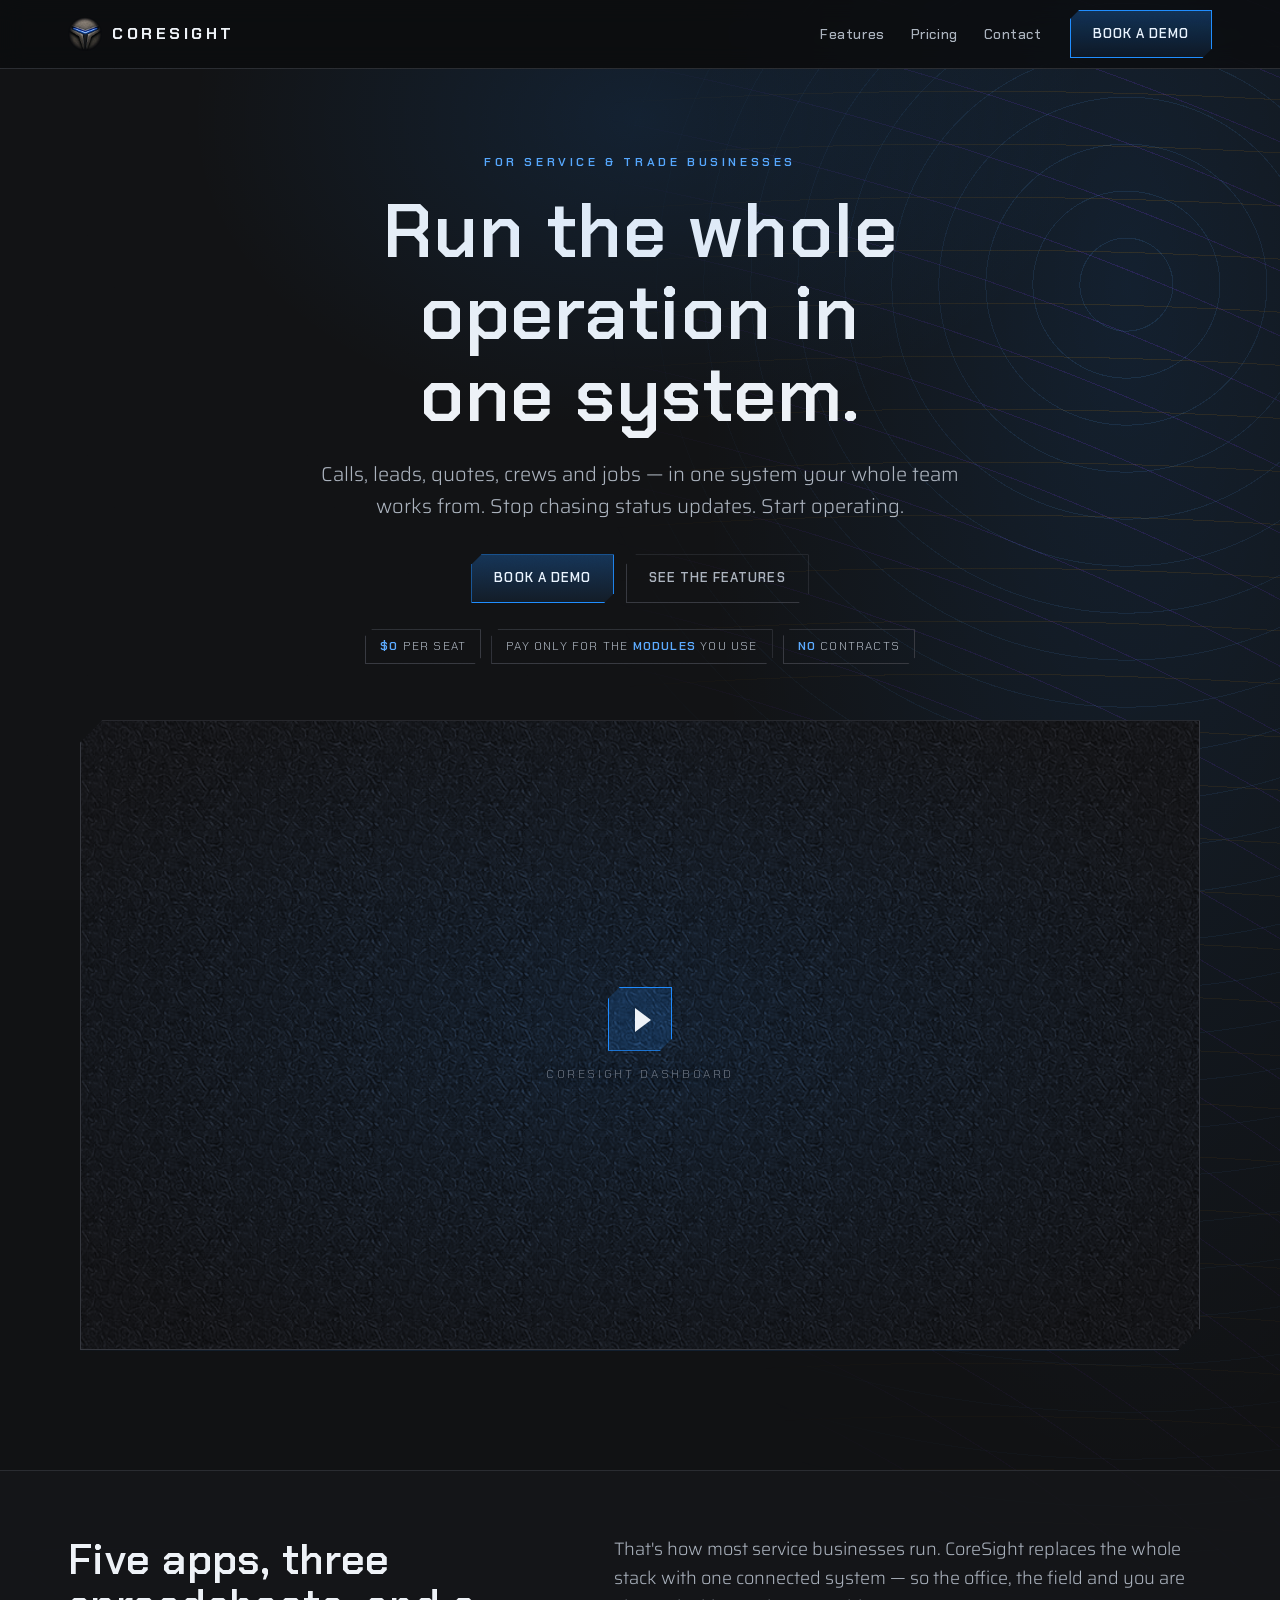
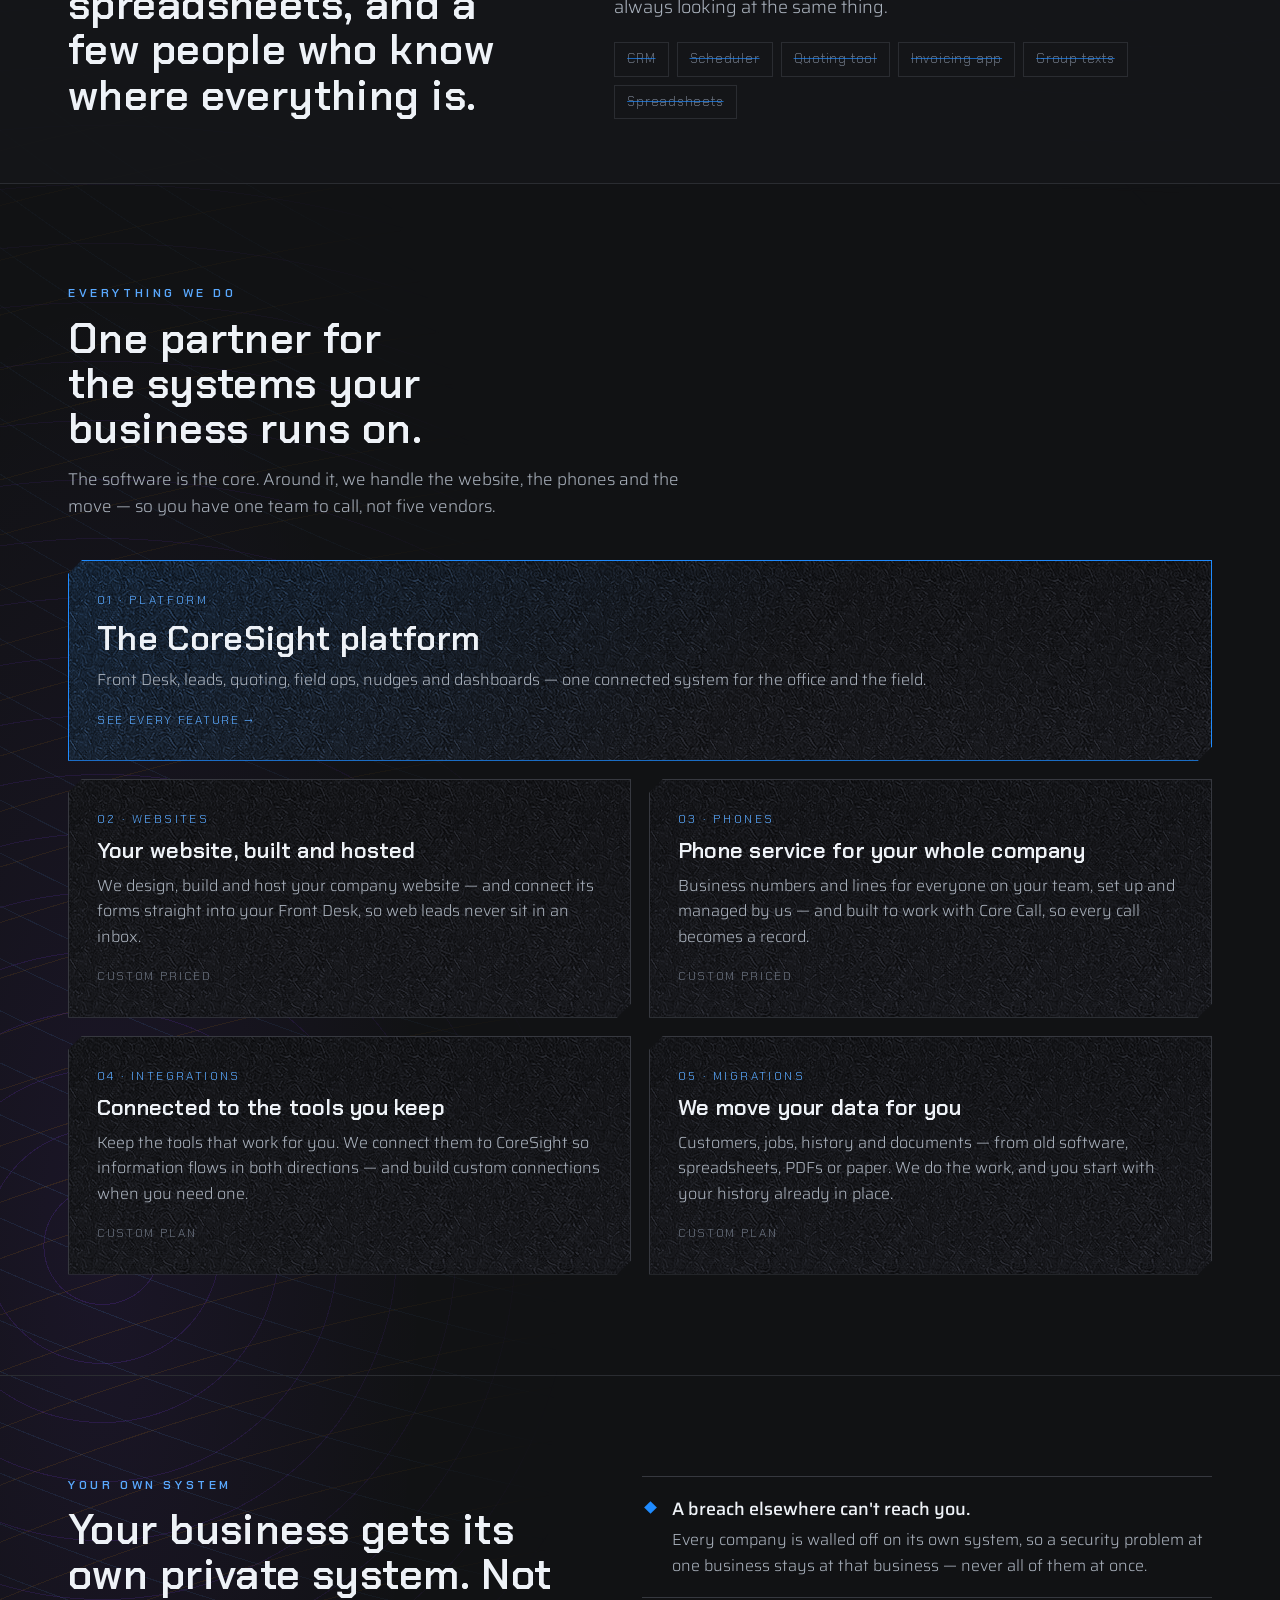
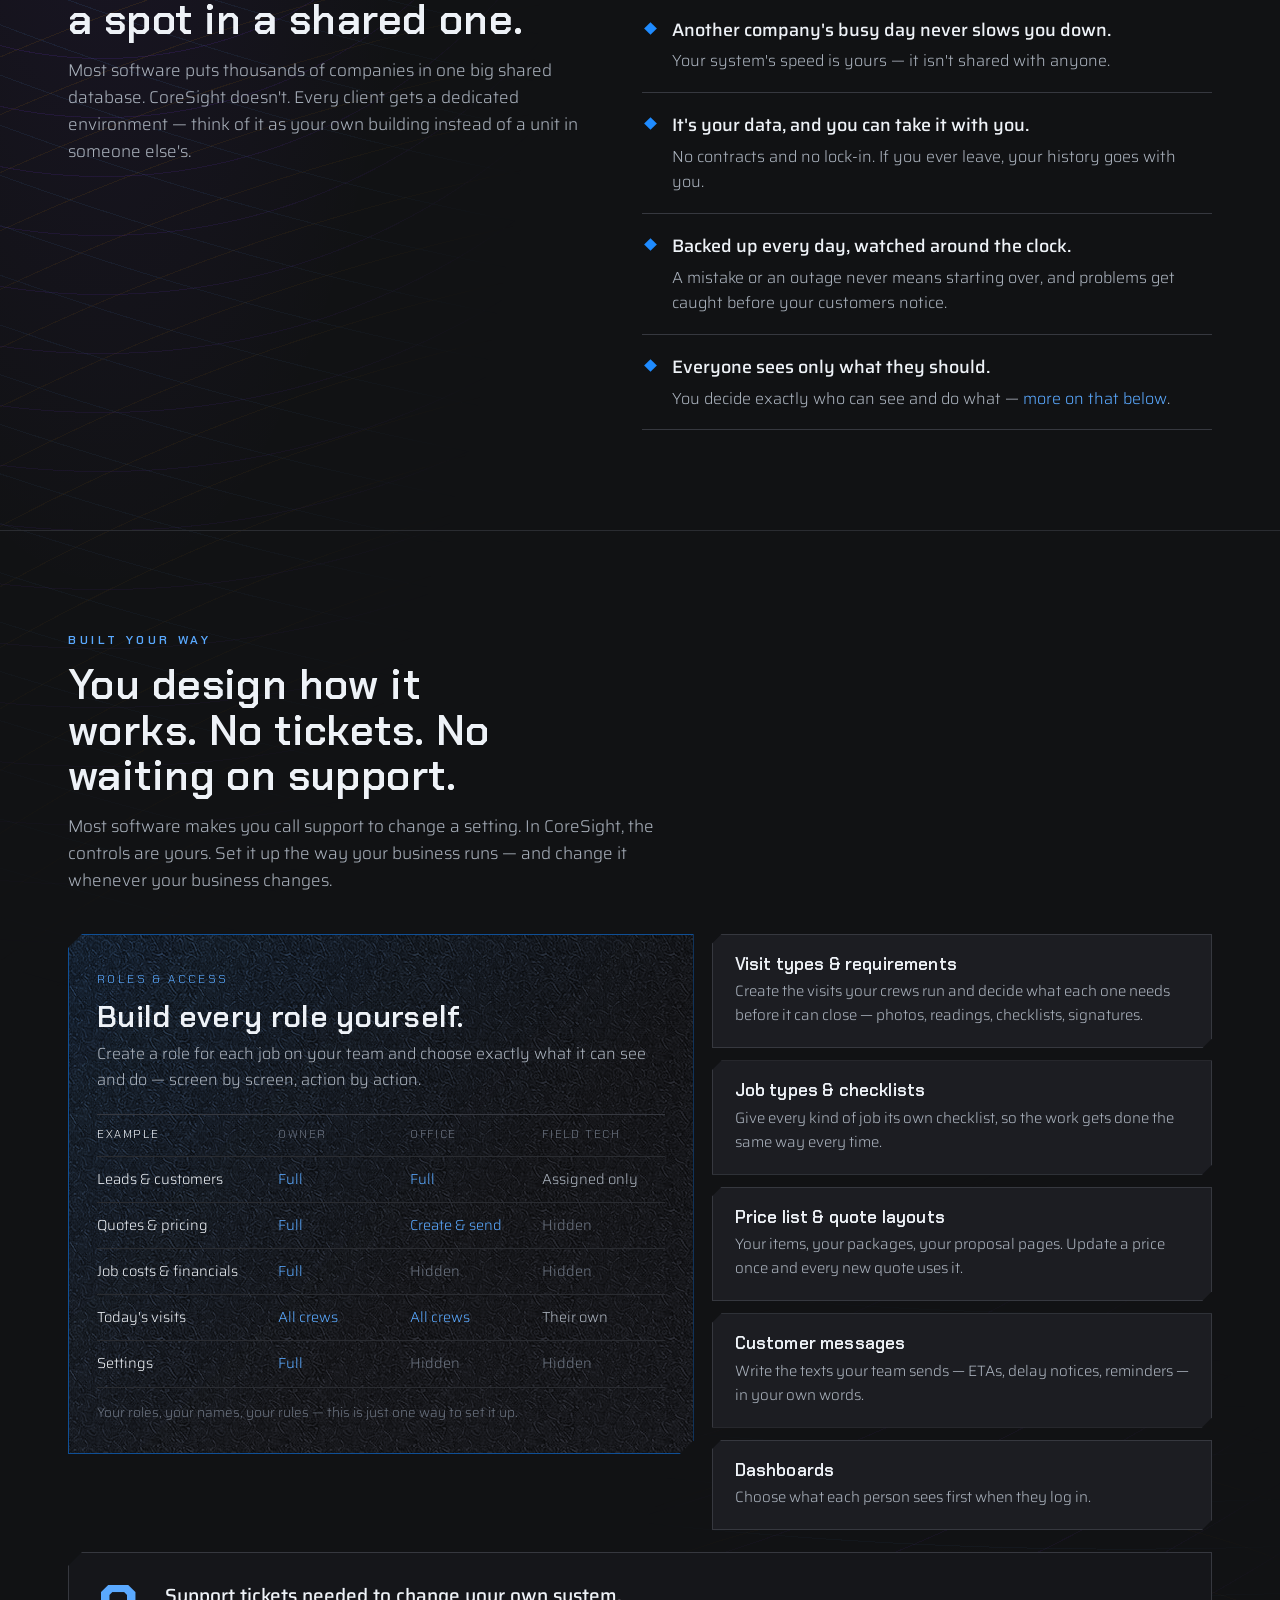
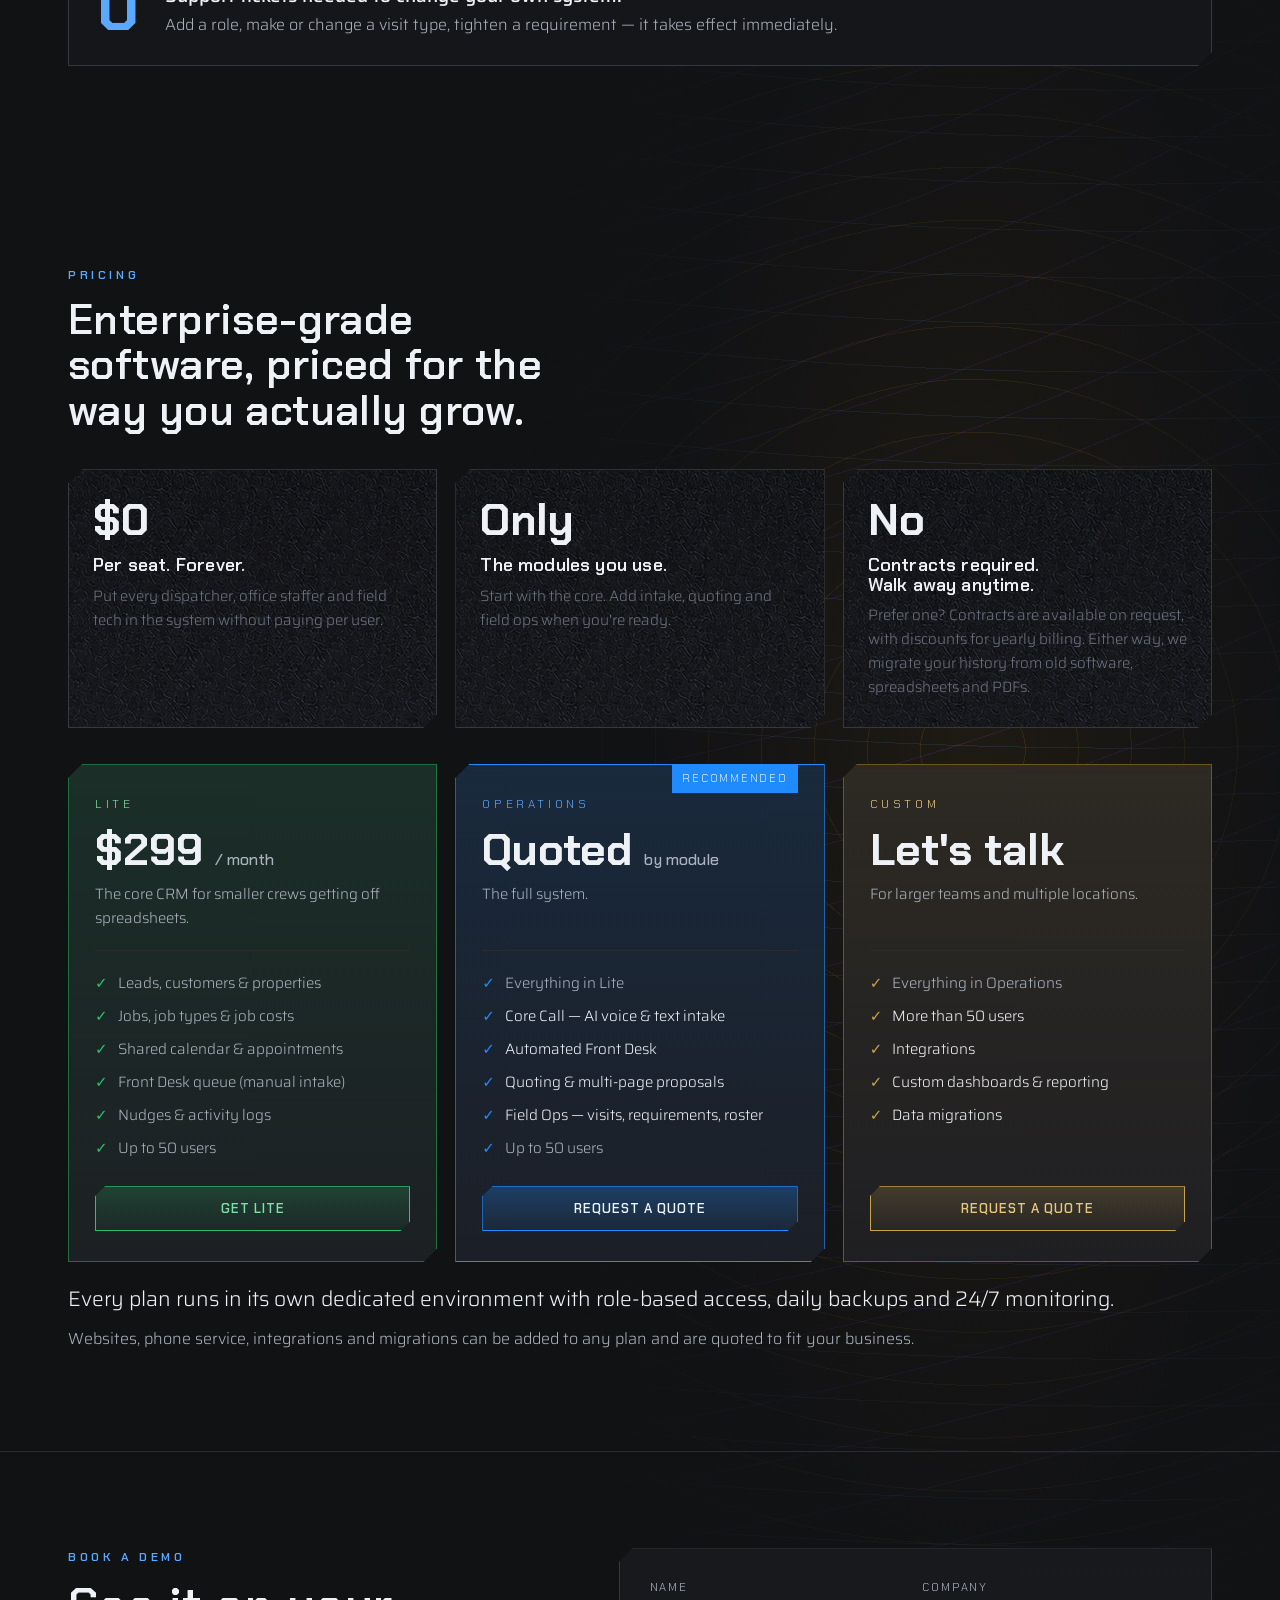
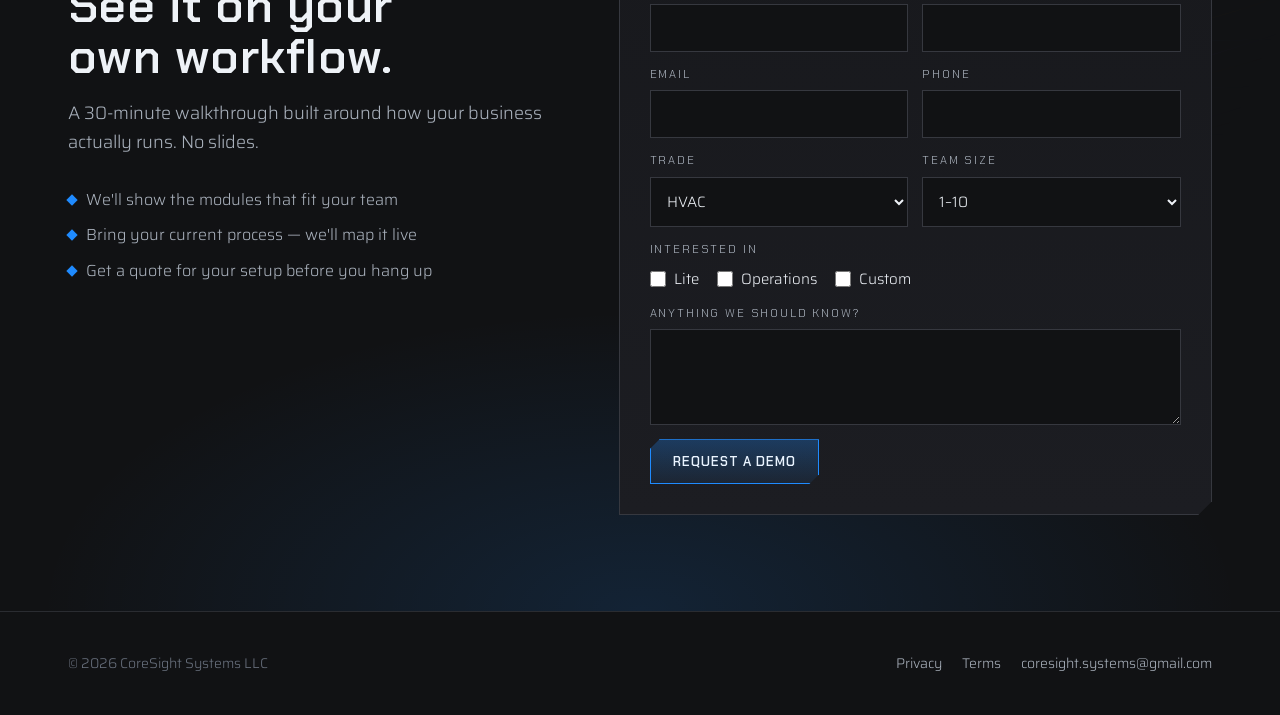
==== index.html @ 1cde1350 "feat: port approved site redesign (Home, Features, thank-you page) Home/Features from the design han" ====
<!DOCTYPE html>
<html lang="en">
<head>
<meta charset="utf-8" />
<meta name="viewport" content="width=device-width, initial-scale=1" />
<title>CoreSight — Run the whole operation in one system</title>
<meta name="description" content="Calls, leads, quotes, crews and jobs in one system your whole team works from. $0 per seat, only the modules you use, no contracts required." />
<link rel="icon" type="image/png" href="assets/coresight_emblem.png" />
<link rel="canonical" href="https://coresight.systems/" />
<meta property="og:type" content="website" /><meta property="og:site_name" content="CoreSight" />
<meta property="og:title" content="CoreSight — Run the whole operation in one system" /><meta property="og:description" content="Calls, leads, quotes, crews and jobs in one system your whole team works from. $0 per seat, only the modules you use, no contracts required." />
<meta property="og:url" content="https://coresight.systems/" /><meta property="og:image" content="https://coresight.systems/assets/video/dashboard.jpg" />
<meta name="twitter:card" content="summary_large_image" />
<link rel="preconnect" href="https://fonts.googleapis.com" /><link rel="preconnect" href="https://fonts.gstatic.com" crossorigin />
<link href="https://fonts.googleapis.com/css2?family=Chakra+Petch:wght@500;600;700&family=Saira:wght@300;400;500;600&display=swap" rel="stylesheet" />
<link rel="stylesheet" href="site.css?v=7" />
<link rel="stylesheet" href="bg-e.css?v=4" />
</head>
<body>
<header><div class="wrap nav">
<a class="brand" href="/"><img src="assets/coresight_emblem.png" alt="" />CORESIGHT</a>
<nav><a href="/features.html">Features</a><a href="#pricing">Pricing</a><a href="#demo">Contact</a><a class="btn" href="#demo">Book a demo</a></nav>
<a class="btn" href="#demo">Book a demo</a>
<button class="menu-btn" type="button" aria-label="Menu" aria-expanded="false"><span></span></button>
</div></header>
<main>
<section class="hero"><div class="wrap">
<div class="eyebrow">For service &amp; trade businesses</div>
<h1>Run the whole operation in one system.</h1>
<p class="lede">Calls, leads, quotes, crews and jobs — in one system your whole team works from. Stop chasing status updates. Start operating.</p>
<div class="cta"><a class="btn" href="#demo">Book a demo</a><a class="btn ghost" href="/features.html">See the features</a></div>
<div class="facts"><span><b>$0</b> per seat</span><span>Pay only for the <b>modules</b> you use</span><span><b>No</b> contracts</span></div>
<div class="screen vslot"><video muted playsinline preload="none" poster="assets/video/dashboard.jpg" aria-label="CoreSight dashboard video"><source src="assets/video/dashboard.mp4" type="video/mp4"></video></div>
</div></section>
<section class="stack"><div class="wrap">
<h2>Five apps, three spreadsheets, and a few people who know where everything is.</h2>
<div><p>That's how most service businesses run. CoreSight replaces the whole stack with one connected system — so the office, the field and you are always looking at the same thing.</p>
<div class="chips"><span>CRM</span><span>Scheduler</span><span>Quoting tool</span><span>Invoicing app</span><span>Group texts</span><span>Spreadsheets</span></div></div>
</div></section>
<section class="sec" id="offer"><div class="wrap">
<div class="eyebrow">Everything we do</div>
<h2>One partner for the systems your business runs on.</h2>
<p class="intro">The software is the core. Around it, we handle the website, the phones and the move — so you have one team to call, not five vendors.</p>
<div class="offer">
<a class="of main" href="/features.html"><span class="ofn">01 · Platform</span><h3>The CoreSight platform</h3><p>Front Desk, leads, quoting, field ops, nudges and dashboards — one connected system for the office and the field.</p><span class="oflink">See every feature →</span></a>
<div class="of"><span class="ofn">02 · Websites</span><h3>Your website, built and hosted</h3><p>We design, build and host your company website — and connect its forms straight into your Front Desk, so web leads never sit in an inbox.</p><span class="ofp">Custom priced</span></div>
<div class="of"><span class="ofn">03 · Phones</span><h3>Phone service for your whole company</h3><p>Business numbers and lines for everyone on your team, set up and managed by us — and built to work with Core Call, so every call becomes a record.</p><span class="ofp">Custom priced</span></div>
<div class="of"><span class="ofn">04 · Integrations</span><h3>Connected to the tools you keep</h3><p>Keep the tools that work for you. We connect them to CoreSight so information flows in both directions — and build custom connections when you need one.</p><span class="ofp">Custom plan</span></div>
<div class="of"><span class="ofn">05 · Migrations</span><h3>We move your data for you</h3><p>Customers, jobs, history and documents — from old software, spreadsheets, PDFs or paper. We do the work, and you start with your history already in place.</p><span class="ofp">Custom plan</span></div>
</div>
</div></section>
<section class="sec env" id="environment"><div class="wrap">
<div class="envgrid">
<div><div class="eyebrow">Your own system</div><h2>Your business gets its own private system. Not a spot in a shared one.</h2>
<p class="intro">Most software puts thousands of companies in one big shared database. CoreSight doesn't. Every client gets a dedicated environment — think of it as your own building instead of a unit in someone else's.</p></div>
<ul class="envlist">
<li><b>A breach elsewhere can't reach you.</b>Every company is walled off on its own system, so a security problem at one business stays at that business — never all of them at once.</li>
<li><b>Another company's busy day never slows you down.</b>Your system's speed is yours — it isn't shared with anyone.</li>
<li><b>It's your data, and you can take it with you.</b>No contracts and no lock-in. If you ever leave, your history goes with you.</li>
<li><b>Backed up every day, watched around the clock.</b>A mistake or an outage never means starting over, and problems get caught before your customers notice.</li>
<li><b>Everyone sees only what they should.</b>You decide exactly who can see and do what — <a href="#yours">more on that below</a>.</li>
</ul>
</div>
</div></section>
<section class="sec" id="yours"><div class="wrap">
<div class="eyebrow">Built your way</div>
<h2>You design how it works. No tickets. No waiting on support.</h2>
<p class="intro">Most software makes you call support to change a setting. In CoreSight, the controls are yours. Set it up the way your business runs — and change it whenever your business changes.</p>
<div class="roles">
<div class="rolecard">
<div class="rc-head"><span class="ofn">Roles &amp; access</span><h3>Build every role yourself.</h3><p>Create a role for each job on your team and choose exactly what it can see and do — screen by screen, action by action.</p></div>
<div class="rc-table" role="table" aria-label="Example roles">
<div class="rc-row hd" role="row"><span role="columnheader">Example</span><span role="columnheader">Owner</span><span role="columnheader">Office</span><span role="columnheader">Field tech</span></div>
<div class="rc-row" role="row"><span role="cell">Leads &amp; customers</span><span class="y" role="cell">Full</span><span class="y" role="cell">Full</span><span class="p" role="cell">Assigned only</span></div>
<div class="rc-row" role="row"><span role="cell">Quotes &amp; pricing</span><span class="y" role="cell">Full</span><span class="y" role="cell">Create &amp; send</span><span class="n" role="cell">Hidden</span></div>
<div class="rc-row" role="row"><span role="cell">Job costs &amp; financials</span><span class="y" role="cell">Full</span><span class="n" role="cell">Hidden</span><span class="n" role="cell">Hidden</span></div>
<div class="rc-row" role="row"><span role="cell">Today's visits</span><span class="y" role="cell">All crews</span><span class="y" role="cell">All crews</span><span class="p" role="cell">Their own</span></div>
<div class="rc-row" role="row"><span role="cell">Settings</span><span class="y" role="cell">Full</span><span class="n" role="cell">Hidden</span><span class="n" role="cell">Hidden</span></div>
</div>
<p class="rc-note">Your roles, your names, your rules — this is just one way to set it up.</p>
</div>
<div class="tunes">
<div class="tune"><h3>Visit types &amp; requirements</h3><p>Create the visits your crews run and decide what each one needs before it can close — photos, readings, checklists, signatures.</p></div>
<div class="tune"><h3>Job types &amp; checklists</h3><p>Give every kind of job its own checklist, so the work gets done the same way every time.</p></div>
<div class="tune"><h3>Price list &amp; quote layouts</h3><p>Your items, your packages, your proposal pages. Update a price once and every new quote uses it.</p></div>
<div class="tune"><h3>Customer messages</h3><p>Write the texts your team sends — ETAs, delay notices, reminders — in your own words.</p></div>
<div class="tune"><h3>Dashboards</h3><p>Choose what each person sees first when they log in.</p></div>
</div>
</div>
<div class="nofix"><span class="nf-big">0</span><p><b>Support tickets needed to change your own system.</b>Add a role, make or change a visit type, tighten a requirement — it takes effect immediately.</p></div>
</div></section>
<section class="switch" id="pricing"><div class="wrap">
<div class="eyebrow">Pricing</div>
<h2 style="font-size:clamp(28px,3.6vw,42px);margin-top:12px;max-width:22ch">Enterprise-grade software, priced for the way you actually grow.</h2>
<div class="grid">
<div class="card"><div class="big">$0</div><h3>Per seat. Forever.</h3><p>Put every dispatcher, office staffer and field tech in the system without paying per user.</p></div>
<div class="card"><div class="big">Only</div><h3>The modules you use.</h3><p>Start with the core. Add intake, quoting and field ops when you're ready.</p></div>
<div class="card"><div class="big">No</div><h3>Contracts required. Walk away anytime.</h3><p>Prefer one? Contracts are available on request, with discounts for yearly billing. Either way, we migrate your history from old software, spreadsheets and PDFs.</p></div>
</div>
<div class="plans">
<div class="pl lite"><div class="tier">Lite</div><div class="amt">$299 <small>/ month</small></div><p class="sub">The core CRM for smaller crews getting off spreadsheets.</p>
<ul><li>Leads, customers &amp; properties</li><li>Jobs, job types &amp; job costs</li><li>Shared calendar &amp; appointments</li><li>Front Desk queue (manual intake)</li><li>Nudges &amp; activity logs</li><li>Up to 50 users</li></ul>
<button class="btn green" type="button" data-open="dlg-lite">Get Lite</button></div>
<div class="pl ops"><span class="flag">Recommended</span><div class="tier">Operations</div><div class="amt">Quoted <small>by module</small></div><p class="sub">The full system.</p>
<ul><li>Everything in Lite</li><li class="plus">Core Call — AI voice &amp; text intake</li><li class="plus">Automated Front Desk</li><li class="plus">Quoting &amp; multi-page proposals</li><li class="plus">Field Ops — visits, requirements, roster</li><li>Up to 50 users</li></ul>
<button class="btn" type="button" data-open="dlg-quote" data-plan="Operations">Request a quote</button></div>
<div class="pl custom"><div class="tier">Custom</div><div class="amt">Let's talk</div><p class="sub">For larger teams and multiple locations.</p>
<ul><li>Everything in Operations</li><li class="plus">More than 50 users</li><li class="plus">Integrations</li><li class="plus">Custom dashboards &amp; reporting</li><li class="plus">Data migrations</li></ul>
<button class="btn brass" type="button" data-open="dlg-quote" data-plan="Custom">Request a quote</button></div>
</div>
<p class="pnote">Every plan runs in its own dedicated environment with role-based access, daily backups and 24/7 monitoring.</p><p class="pnote2">Websites, phone service, integrations and migrations can be added to any plan and are quoted to fit your business.</p>
</div></section>
<section class="final" id="demo"><div class="wrap demo">
<div><div class="eyebrow">Book a demo</div><h2 style="margin-top:12px">See it on your own workflow.</h2><p class="intro">A 30-minute walkthrough built around how your business actually runs. No slides.</p>
<ul><li>We'll show the modules that fit your team</li><li>Bring your current process — we'll map it live</li><li>Get a quote for your setup before you hang up</li></ul></div>
<form class="req" action="https://formsubmit.co/anthony@coresight.systems" method="POST">
<input type="hidden" name="_subject" value="CoreSight — DEMO request" /><input type="hidden" name="_template" value="table" /><input type="hidden" name="_next" value="https://coresight.systems/thanks.html" /><input type="text" name="_honey" style="display:none" tabindex="-1" autocomplete="off" />
<label>Name<input name="name" required autocomplete="name" /></label>
<label>Company<input name="company" required autocomplete="organization" /></label>
<label>Email<input type="email" name="email" required autocomplete="email" /></label>
<label>Phone<input type="tel" name="phone" autocomplete="tel" /></label>
<label>Trade<select name="trade"><option>HVAC</option><option>Roofing</option><option>Plumbing</option><option>Insulation</option><option>Electrical</option><option>Other service business</option></select></label>
<label>Team size<select name="team_size"><option>1–10</option><option>11–25</option><option>26–50</option><option>50+</option></select></label>
<fieldset class="full"><legend>Interested in</legend><label><input type="checkbox" name="interest" value="Lite" />Lite</label><label><input type="checkbox" name="interest" value="Operations" />Operations</label><label><input type="checkbox" name="interest" value="Custom" />Custom</label></fieldset>
<label class="full">Anything we should know?<textarea name="message" rows="3"></textarea></label>
<button class="btn full" type="submit">Request a demo</button>
</form>
</div></section>
<script>document.querySelectorAll('[data-plan]').forEach(function(a){a.addEventListener('click',function(){var b=document.querySelector('form.req input[value="'+a.dataset.plan+'"]');if(b)b.checked=true;});});</script>
</main>
<footer><div class="wrap"><span>© 2026 CoreSight Systems LLC</span><nav><a href="privacy.html">Privacy</a><a href="terms.html">Terms</a><a href="mailto:coresight.systems@gmail.com">coresight.systems@gmail.com</a></nav></div></footer>
<dialog class="cs-dlg" id="dlg-lite"><div class="dlg-in"><button class="dlg-x" type="button" aria-label="Close" data-close>×</button>
<div class="eyebrow" style="color:var(--green-soft)">Lite · $299 / month</div><h2 style="margin-top:10px">Get started with Lite.</h2><p class="intro">Leave your details and we'll reach out to get you set up.</p>
<form class="req" action="https://formsubmit.co/anthony@coresight.systems" method="POST"><input type="hidden" name="_subject" value="CoreSight — LITE plan signup" /><input type="hidden" name="_template" value="table" /><input type="hidden" name="_next" value="https://coresight.systems/thanks.html" /><input type="text" name="_honey" style="display:none" tabindex="-1" autocomplete="off" /><input type="hidden" name="plan" value="Lite" />
<label>Name<input name="name" required autocomplete="name" /></label><label>Company<input name="company" required autocomplete="organization" /></label>
<label>Email<input type="email" name="email" required autocomplete="email" /></label><label>Phone<input type="tel" name="phone" required autocomplete="tel" /></label>
<button class="btn green full" type="submit">Send</button></form></div></dialog>
<dialog class="cs-dlg" id="dlg-quote"><div class="dlg-in"><button class="dlg-x" type="button" aria-label="Close" data-close>×</button>
<div class="eyebrow">Request a quote</div><h2 style="margin-top:10px">Tell us about your operation.</h2><p class="intro">We'll put together pricing for the modules you need — no demo required.</p>
<form class="req" action="https://formsubmit.co/anthony@coresight.systems" method="POST"><input type="hidden" name="_subject" id="quoteSubject" value="CoreSight — OPERATIONS quote request" /><input type="hidden" name="_template" value="table" /><input type="hidden" name="_next" value="https://coresight.systems/thanks.html" /><input type="text" name="_honey" style="display:none" tabindex="-1" autocomplete="off" />
<label>Name<input name="name" required autocomplete="name" /></label><label>Company<input name="company" required autocomplete="organization" /></label>
<label>Email<input type="email" name="email" required autocomplete="email" /></label><label>Phone<input type="tel" name="phone" autocomplete="tel" /></label>
<label>Plan<select name="plan" id="quotePlan"><option>Operations</option><option>Custom</option><option>Not sure yet</option></select></label>
<label>Trade<select name="trade"><option>HVAC</option><option>Roofing</option><option>Plumbing</option><option>Insulation</option><option>Electrical</option><option>Other service business</option></select></label>
<label>Users who need access<select name="users"><option>1–10</option><option>11–25</option><option>26–50</option><option>51–100</option><option>100+</option></select></label>
<label>Locations<select name="locations"><option>1</option><option>2–3</option><option>4+</option></select></label>
<fieldset class="full"><legend>What you're interested in</legend><label><input type="checkbox" name="modules" value="Core Call AI voice & text intake" />Core Call — AI voice &amp; text intake</label><label><input type="checkbox" name="modules" value="Automated Front Desk" />Automated Front Desk</label><label><input type="checkbox" name="modules" value="Quoting & proposals" />Quoting &amp; proposals</label><label><input type="checkbox" name="modules" value="Field Ops" />Field Ops</label><label><input type="checkbox" name="modules" value="Integrations" />Integrations</label><label><input type="checkbox" name="modules" value="Data migration" />Data migration</label><label><input type="checkbox" name="modules" value="Website" />Website (build &amp; hosting)</label><label><input type="checkbox" name="modules" value="Phone service" />Phone service</label></fieldset>
<label>Inbound calls per week<select name="call_volume"><option>Under 50</option><option>50–200</option><option>200–500</option><option>500+</option></select></label>
<label>Hoping to start<select name="timeline"><option>As soon as possible</option><option>Within 1–3 months</option><option>3+ months</option><option>Just exploring</option></select></label>
<label class="full">What are you using today?<input name="current_software" placeholder="e.g. Jobber + spreadsheets" /></label>
<label class="full">Anything else we should know?<textarea name="message" rows="3"></textarea></label>
<button class="btn full" type="submit">Request a quote</button></form></div></dialog>
<script>
document.querySelectorAll('[data-open]').forEach(function(b){b.addEventListener('click',function(){var d=document.getElementById(b.dataset.open);if(b.dataset.plan){var s=document.getElementById('quotePlan');if(s)s.value=b.dataset.plan;syncSubj();}d.showModal();});});
function syncSubj(){var s=document.getElementById('quotePlan'),j=document.getElementById('quoteSubject');if(s&&j)j.value='CoreSight — '+(s.value==='Not sure yet'?'QUOTE (plan undecided)':s.value.toUpperCase()+' quote request');}
var qp=document.getElementById('quotePlan');if(qp)qp.addEventListener('change',syncSubj);
document.querySelectorAll('dialog.cs-dlg').forEach(function(d){d.addEventListener('click',function(e){if(e.target===d||e.target.hasAttribute('data-close'))d.close();});});
</script>
<script src="embed.js?v=3"></script>
<script>(function(){var hd=document.querySelector('header'),b=hd&&hd.querySelector('.menu-btn');if(!b)return;b.addEventListener('click',function(){var o=hd.classList.toggle('open');b.setAttribute('aria-expanded',o)});hd.querySelectorAll('.nav nav a').forEach(function(a){a.addEventListener('click',function(){hd.classList.remove('open');b.setAttribute('aria-expanded','false')})})})();</script>
</body>
</html>
---- site.css ----
:root{--green:#2fbf71;--green-soft:#7fe0aa;--green-dim:#1d6e44;--brass:#c9a24c;--brass-soft:#e6c77e;--brass-dim:#6e5622;--ink-on-brass:#1a1408;--bg:#0a0b0e;--bg2:#0e1014;--panel:#13151b;--panel2:#181b22;--line:#2a3039;--line2:#363d48;--s1:#eef2f7;--s2:#aab2bd;--s3:#6b7380;--blue:#1f8bff;--blue-soft:#5aa9ff;--blue-dim:#0f4f96;--ink-on-blue:#eaf4ff;--tex:url('assets/coresight_forged_tile.png');--cut:polygon(14px 0,100% 0,100% calc(100% - 14px),calc(100% - 14px) 100%,0 100%,0 14px)}
*{box-sizing:border-box;margin:0;padding:0}
html{scroll-behavior:smooth}
body{background:var(--bg);color:var(--s2);font-family:"Saira",system-ui,sans-serif;font-weight:300;line-height:1.6;-webkit-font-smoothing:antialiased;overflow-x:clip}
a{color:var(--blue-soft);text-decoration:none}a:hover{color:var(--s1)}
.wrap{max-width:1200px;margin:0 auto;padding:0 28px}
h1,h2,h3{font-family:"Chakra Petch",sans-serif;color:var(--s1);font-weight:600;letter-spacing:.01em;line-height:1.08;text-wrap:balance}
.eyebrow{font-family:"Chakra Petch";font-weight:600;font-size:12px;letter-spacing:.3em;text-transform:uppercase;color:var(--blue-soft)}
.btn{font-family:"Chakra Petch";font-weight:600;letter-spacing:.08em;font-size:13px;text-transform:uppercase;display:inline-flex;align-items:center;gap:10px;padding:13px 22px;border:1px solid var(--blue);color:var(--ink-on-blue);background:linear-gradient(180deg,rgba(31,139,255,.28),rgba(31,139,255,.08));clip-path:polygon(10px 0,100% 0,100% calc(100% - 10px),calc(100% - 10px) 100%,0 100%,0 10px);transition:background .2s}
.btn:hover{color:var(--ink-on-blue);background:linear-gradient(180deg,rgba(31,139,255,.42),rgba(31,139,255,.14))}
.btn.ghost{border-color:var(--line2);color:var(--s2);background:transparent}.btn.ghost:hover{color:var(--s1);border-color:var(--s3)}
header{position:sticky;top:0;z-index:50;background:rgba(10,11,14,.82);backdrop-filter:blur(12px);border-bottom:1px solid var(--line)}
.nav{display:flex;align-items:center;gap:28px;height:68px}
.brand{display:flex;align-items:center;gap:10px;font-family:"Chakra Petch";font-weight:700;letter-spacing:.22em;font-size:16px;color:var(--s1)}
.brand img{width:34px;height:34px}
.nav nav{display:flex;gap:26px;margin-left:auto}
.nav nav a{font-family:"Chakra Petch";font-weight:500;font-size:14px;letter-spacing:.04em;color:var(--s2)}.nav nav a:hover,.nav nav a.on{color:var(--s1)}
.hero{position:relative;padding:84px 0 40px;text-align:center;overflow:hidden}
.hero::before{content:"";position:absolute;left:50%;top:-260px;width:900px;height:620px;transform:translateX(-50%);background:radial-gradient(closest-side,rgba(31,139,255,.22),transparent);pointer-events:none}
.hero h1{font-size:clamp(40px,6.4vw,76px);max-width:15ch;margin:18px auto 0}
.hero .lede{max-width:640px;margin:22px auto 0;font-size:clamp(17px,2vw,20px)}
.hero .cta{display:flex;gap:12px;justify-content:center;flex-wrap:wrap;margin-top:32px}
.facts{display:flex;gap:10px;justify-content:center;flex-wrap:wrap;margin-top:26px}
.facts span{font-family:"Chakra Petch";font-size:12px;letter-spacing:.1em;text-transform:uppercase;color:var(--s2);border:1px solid var(--line2);padding:7px 14px;clip-path:polygon(7px 0,100% 0,100% calc(100% - 7px),calc(100% - 7px) 100%,0 100%,0 7px)}
.facts b{color:var(--blue-soft);font-weight:600}
.screen{position:relative;margin:56px auto 0;max-width:1120px;aspect-ratio:16/9;border:1px solid var(--line2);background:var(--panel);clip-path:polygon(22px 0,100% 0,100% calc(100% - 22px),calc(100% - 22px) 100%,0 100%,0 22px);box-shadow:0 60px 120px -60px rgba(31,139,255,.45)}
.screen iframe{position:absolute;inset:0;width:100%;height:100%;border:0;display:block}
.vslot{cursor:pointer;background-image:var(--tex),radial-gradient(60% 60% at 50% 50%,rgba(31,139,255,.12),transparent);background-size:150px,auto;background-blend-mode:overlay,normal;background-color:var(--panel)}.vslot video{position:absolute;inset:0;width:100%;height:100%;object-fit:cover;display:block;z-index:1}
.vposter{position:absolute;inset:0;z-index:2;pointer-events:none;display:flex;flex-direction:column;align-items:center;justify-content:center;gap:14px}
.vplay{width:64px;height:64px;border:1px solid var(--blue);background:rgba(31,139,255,.16);clip-path:polygon(12px 0,100% 0,100% calc(100% - 12px),calc(100% - 12px) 100%,0 100%,0 12px);position:relative}
.vplay::after{content:"";position:absolute;left:26px;top:20px;border-left:16px solid var(--s1);border-top:12px solid transparent;border-bottom:12px solid transparent}
.vlabel{text-shadow:0 1px 8px rgba(0,0,0,.7);font-family:"Chakra Petch";font-size:12px;letter-spacing:.22em;text-transform:uppercase;color:var(--s3)}
.vslot.live .vposter{display:none}
.stack{border-top:1px solid var(--line);border-bottom:1px solid var(--line);background:var(--bg2);background-image:var(--tex);background-size:150px;background-blend-mode:overlay;margin-top:80px}
.stack .wrap{display:grid;grid-template-columns:minmax(0,1fr) minmax(0,1.2fr);gap:48px;align-items:center;padding-top:64px;padding-bottom:64px}
.stack h2{font-size:clamp(28px,3.6vw,42px)}
.stack p{font-size:18px}
.chips{display:flex;flex-wrap:wrap;gap:8px;margin-top:20px}
.chips span{font-family:"Chakra Petch";font-size:13px;letter-spacing:.06em;color:var(--s3);border:1px solid var(--line);padding:6px 12px;text-decoration:line-through;text-decoration-color:rgba(31,139,255,.7)}
.feat{padding:100px 0 0}
.feat .head{max-width:760px}
.feat .head h2{font-size:clamp(30px,4vw,48px);margin-top:12px}
.row{display:grid;grid-template-columns:minmax(0,4fr) minmax(0,8fr);gap:56px;align-items:center;min-height:calc(100vh - 68px);padding:64px 0;border-bottom:1px solid var(--line)}
.row:nth-child(even){grid-template-columns:minmax(0,8fr) minmax(0,4fr)}
.row:nth-child(even) .copy{order:2}
.row .num{font-family:"Chakra Petch";font-size:13px;letter-spacing:.2em;color:var(--blue-soft);text-transform:uppercase}
.row h3{font-size:clamp(26px,3vw,36px);margin:10px 0 14px}
.row p{font-size:17px}.row p+p{margin-top:12px}
.ptag{display:inline-flex;align-items:center;gap:7px;margin-top:20px;font-family:"Chakra Petch";font-size:11.5px;letter-spacing:.16em;text-transform:uppercase;padding:5px 10px;border:1px solid var(--line2);color:var(--s2)}
.ptag::before{content:"";width:7px;height:7px;border-radius:50%;background:var(--s3)}
.ptag.ops{border-color:var(--blue-dim);color:var(--blue-soft)}.ptag.ops::before{background:var(--blue)}
.row ul{list-style:none;margin-top:18px;display:grid;gap:8px}
.row li{display:flex;gap:10px;font-size:15.5px;color:var(--s2)}
.row li::before{content:"";width:8px;height:8px;margin-top:9px;flex:none;background:var(--blue);transform:rotate(45deg)}
.row .screen{margin:0;max-width:none;box-shadow:0 40px 90px -50px rgba(31,139,255,.4)}
.switch{padding:100px 0}
.switch .grid{display:grid;grid-template-columns:repeat(3,minmax(0,1fr));gap:18px;margin-top:36px}
.card{padding:28px 24px;border:1px solid var(--line2);background-image:var(--tex),linear-gradient(180deg,var(--panel),var(--panel2));background-size:128px,auto;background-blend-mode:overlay,normal;clip-path:var(--cut)}
.card .big{font-family:"Chakra Petch";font-weight:700;font-size:44px;color:var(--s1);line-height:1}
.card h3{font-size:18px;margin:14px 0 8px}
.card p{font-size:15px;color:var(--s3)}
.plan{display:flex;align-items:center;gap:28px;flex-wrap:wrap;margin-top:18px;padding:26px 30px;border:1px solid var(--blue-dim);background:linear-gradient(90deg,rgba(31,139,255,.16),rgba(31,139,255,.03));clip-path:var(--cut)}
.plan .tier{font-family:"Chakra Petch";font-size:12px;letter-spacing:.3em;text-transform:uppercase;color:var(--blue-soft)}
.plan .amt{font-family:"Chakra Petch";font-weight:700;color:var(--s1);font-size:clamp(34px,4.4vw,52px);line-height:1;margin-top:6px}
.plan .amt small{font-size:18px;font-weight:500;color:var(--s2);letter-spacing:.02em}
.plan .who{font-size:18px;color:var(--s2)}.plan .who b{color:var(--s1);font-weight:500}
.plan .btn{margin-left:auto}
.page-hero{padding:84px 0 20px}
.page-hero h1{font-size:clamp(38px,5.6vw,66px);max-width:18ch;margin-top:14px}
.page-hero p{font-size:19px;max-width:660px;margin-top:18px}
.toc{display:flex;flex-wrap:wrap;gap:8px;margin-top:28px}
.toc a{font-family:"Chakra Petch";font-size:13px;letter-spacing:.08em;text-transform:uppercase;color:var(--s2);border:1px solid var(--line2);padding:8px 14px;clip-path:polygon(7px 0,100% 0,100% calc(100% - 7px),calc(100% - 7px) 100%,0 100%,0 7px)}.toc a:hover{color:var(--s1);border-color:var(--blue-dim)}
.pipe{display:grid;grid-template-columns:repeat(4,minmax(0,1fr));gap:12px;padding:0 0 72px;border-bottom:1px solid var(--line)}
.node{padding:18px 16px;border:1px solid var(--line2);background:var(--panel2);clip-path:polygon(10px 0,100% 0,100% calc(100% - 10px),calc(100% - 10px) 100%,0 100%,0 10px)}
.node .nt{font-family:"Chakra Petch";font-size:12px;letter-spacing:.14em;text-transform:uppercase;color:var(--blue-soft);margin-bottom:6px}
.node p{font-size:14.5px;color:var(--s2)}
.node.glow{border-color:var(--blue)}
.sec{padding:100px 0}
.sec h2{font-size:clamp(28px,3.6vw,42px);margin-top:12px;max-width:20ch}
.sec .intro{font-size:17px;margin-top:14px;max-width:640px}
.grid4{display:grid;grid-template-columns:repeat(2,minmax(0,1fr));gap:18px;margin-top:36px}
.final{padding:96px 0;text-align:center;border-top:1px solid var(--line);background:radial-gradient(600px 300px at 50% 100%,rgba(31,139,255,.14),transparent)}
.final h2{font-size:clamp(30px,4.4vw,52px)}
.final p{font-size:18px;margin:16px auto 30px;max-width:560px}
footer{border-top:1px solid var(--line);padding:40px 0;font-size:14px;color:var(--s3)}
footer .wrap{display:flex;gap:24px;flex-wrap:wrap;align-items:center}
footer nav{display:flex;gap:20px;margin-left:auto}footer nav a{color:var(--s2)}
@media(max-width:900px){.nav nav{display:none}.stack .wrap,.row,.row:nth-child(even){grid-template-columns:minmax(0,1fr)}.row:nth-child(even) .copy{order:0}.switch .grid,.pipe,.grid4{grid-template-columns:minmax(0,1fr)}.plan .btn{margin-left:0}}

.plans{display:grid;grid-template-columns:repeat(3,minmax(0,1fr));gap:18px;margin-top:36px;align-items:stretch}
.pl{position:relative;display:flex;flex-direction:column;padding:30px 26px;border:1px solid var(--line2);background:linear-gradient(180deg,var(--panel),var(--panel2));clip-path:var(--cut)}
.pl .tier{font-family:"Chakra Petch";font-size:12px;letter-spacing:.3em;text-transform:uppercase;color:var(--s2)}
.pl .amt{font-family:"Chakra Petch";font-weight:700;color:var(--s1);font-size:44px;line-height:1;margin-top:14px}
.pl .amt small{font-size:16px;font-weight:500;color:var(--s2)}
.pl .sub{font-size:15px;color:var(--s2);margin-top:10px;min-height:48px}
.pl ul{list-style:none;display:grid;gap:9px;margin:20px 0 26px;padding-top:20px;border-top:1px solid var(--line)}
.pl li{display:flex;gap:10px;font-size:15px;color:var(--s2)}.pl li::before{content:"✓";color:var(--s3);font-weight:600}
.pl li.plus{color:var(--s1)}
.pl .btn{margin-top:auto;justify-content:center}
.pl.ops{border-color:var(--blue);background:linear-gradient(180deg,rgba(31,139,255,.14),rgba(31,139,255,.02)),linear-gradient(180deg,var(--panel),var(--panel2))}
.pl.ops .tier{color:var(--blue-soft)}.pl.ops li::before{color:var(--blue)}
.pl .flag{position:absolute;top:0;right:26px;font-family:"Chakra Petch";font-size:11px;letter-spacing:.16em;text-transform:uppercase;padding:5px 10px;background:var(--blue);color:var(--ink-on-blue)}
.pl.custom{border-color:var(--brass-dim);background:linear-gradient(180deg,rgba(201,162,76,.12),rgba(201,162,76,.02)),linear-gradient(180deg,var(--panel),var(--panel2))}
.pl.custom .tier{color:var(--brass-soft)}.pl.custom li::before{color:var(--brass)}
.btn.brass{border-color:var(--brass);color:var(--brass-soft);background:linear-gradient(180deg,rgba(201,162,76,.2),rgba(201,162,76,.05))}.btn.brass:hover{color:var(--brass-soft);background:linear-gradient(180deg,rgba(201,162,76,.32),rgba(201,162,76,.1))}
.pnote{margin-top:20px;font-size:21px;color:var(--s1)}
.demo{display:grid;grid-template-columns:minmax(0,1fr) minmax(0,1.2fr);gap:56px;align-items:start;text-align:left}
.demo h2{font-size:clamp(30px,4vw,48px)}.demo .intro{font-size:18px;margin-top:16px}
.demo ul{list-style:none;display:grid;gap:10px;margin-top:24px}.demo li{display:flex;gap:10px}.demo li::before{content:"";width:8px;height:8px;margin-top:9px;flex:none;background:var(--blue);transform:rotate(45deg)}
form.req{display:grid;grid-template-columns:minmax(0,1fr) minmax(0,1fr);gap:14px;padding:30px;border:1px solid var(--line2);background:linear-gradient(180deg,var(--panel),var(--panel2));clip-path:var(--cut)}
form.req label{display:flex;flex-direction:column;gap:6px;font-family:"Chakra Petch";font-size:11.5px;letter-spacing:.16em;text-transform:uppercase;color:var(--s2)}
form.req .full{grid-column:1/-1}
form.req input,form.req select,form.req textarea{font:inherit;font-family:"Saira";font-size:15px;letter-spacing:0;text-transform:none;color:var(--s1);background:var(--bg);border:1px solid var(--line2);padding:11px 12px;outline:none}
form.req input:focus,form.req select:focus,form.req textarea:focus{border-color:var(--blue)}
form.req fieldset{border:0;display:flex;flex-wrap:wrap;gap:8px 18px}
form.req legend{font-family:"Chakra Petch";font-size:11.5px;letter-spacing:.16em;text-transform:uppercase;color:var(--s2);margin-bottom:8px}
form.req fieldset label{flex-direction:row;align-items:center;gap:8px;font-family:"Saira";font-size:15px;letter-spacing:0;text-transform:none;color:var(--s1)}
form.req fieldset input{accent-color:var(--blue);width:16px;height:16px}
form.req .btn{justify-self:start}
@media(max-width:900px){.plans,.demo,form.req{grid-template-columns:minmax(0,1fr)}.row{min-height:0}}

.pl.lite{border-color:var(--green-dim);background:linear-gradient(180deg,rgba(47,191,113,.13),rgba(47,191,113,.02)),linear-gradient(180deg,var(--panel),var(--panel2))}
.pl.lite .tier{color:var(--green-soft)}.pl.lite li::before{color:var(--green)}
.btn.green{border-color:var(--green);color:var(--green-soft);background:linear-gradient(180deg,rgba(47,191,113,.2),rgba(47,191,113,.05))}.btn.green:hover{color:var(--green-soft);background:linear-gradient(180deg,rgba(47,191,113,.32),rgba(47,191,113,.1))}
dialog.cs-dlg{margin:auto;max-width:760px;width:calc(100% - 32px);max-height:calc(100vh - 40px);padding:0;border:0;background:transparent;color:var(--s2)}
dialog.cs-dlg::backdrop{background:rgba(5,6,8,.78);backdrop-filter:blur(4px)}
.dlg-in{position:relative;padding:34px;border:1px solid var(--line2);background:linear-gradient(180deg,var(--panel),var(--bg2));clip-path:var(--cut)}
.dlg-in h2{font-size:clamp(24px,3vw,32px)}.dlg-in .intro{font-size:16px;margin:8px 0 22px}
.dlg-x{position:absolute;top:16px;right:18px;background:none;border:0;color:var(--s2);font-size:22px;cursor:pointer;line-height:1}.dlg-x:hover{color:var(--s1)}
.dlg-in form.req{padding:0;border:0;background:none;clip-path:none}

.offer{display:grid;grid-template-columns:repeat(2,minmax(0,1fr));gap:18px;margin-top:40px}
.of{display:flex;flex-direction:column;gap:10px;padding:30px 28px;border:1px solid var(--line2);background-image:var(--tex),linear-gradient(180deg,var(--panel),var(--panel2));background-size:128px,auto;background-blend-mode:overlay,normal;clip-path:var(--cut);color:var(--s2)}
.of h3{font-size:22px}.of p{font-size:16px}
.of.main{grid-column:1/-1;border-color:var(--blue);background-image:var(--tex),linear-gradient(135deg,rgba(31,139,255,.16),transparent 60%),linear-gradient(180deg,var(--panel),var(--panel2));background-size:128px,auto,auto}
.of.main h3{font-size:clamp(26px,3vw,34px)}.of.main:hover{color:var(--s2)}
.ofn{font-family:"Chakra Petch";font-size:12px;letter-spacing:.2em;text-transform:uppercase;color:var(--blue-soft)}
.ofp,.oflink{margin-top:auto;padding-top:8px;font-family:"Chakra Petch";font-size:12px;letter-spacing:.14em;text-transform:uppercase;color:var(--s3)}
.oflink{color:var(--blue-soft)}
.env{border-top:1px solid var(--line);border-bottom:1px solid var(--line);background:var(--bg2);background-image:var(--tex);background-size:150px;background-blend-mode:overlay}
.envgrid{display:grid;grid-template-columns:minmax(0,1fr) minmax(0,1.1fr);gap:56px;align-items:start}
.envlist{list-style:none;display:grid;gap:0;border-top:1px solid var(--line2)}
.envlist li{padding:18px 0 18px 30px;border-bottom:1px solid var(--line2);position:relative;font-size:16px}
.envlist li::before{content:"";position:absolute;left:4px;top:26px;width:9px;height:9px;background:var(--blue);transform:rotate(45deg)}
.envlist b{display:block;color:var(--s1);font-weight:500;font-size:18px;margin-bottom:4px}
.pnote2{margin-top:10px;font-size:16px;color:var(--s2)}
@media(max-width:900px){.offer,.envgrid{grid-template-columns:minmax(0,1fr)}}

.roles{display:grid;grid-template-columns:minmax(0,1.25fr) minmax(0,1fr);gap:18px;margin-top:40px;align-items:start}
.rolecard{padding:30px 28px;border:1px solid var(--blue-dim);background-image:var(--tex),linear-gradient(135deg,rgba(31,139,255,.12),transparent 60%),linear-gradient(180deg,var(--panel),var(--panel2));background-size:128px,auto,auto;background-blend-mode:overlay,normal,normal;clip-path:var(--cut)}
.rc-head h3{font-size:clamp(24px,2.6vw,30px);margin:10px 0 8px}.rc-head p{font-size:16px}
.rc-table{margin-top:22px;border-top:1px solid var(--line2)}
.rc-row{display:grid;grid-template-columns:minmax(0,1.4fr) repeat(3,minmax(0,1fr));gap:10px;padding:11px 0;border-bottom:1px solid var(--line);font-size:14.5px;align-items:center}
.rc-row.hd{font-family:"Chakra Petch";font-size:11.5px;letter-spacing:.14em;text-transform:uppercase;color:var(--s3)}
.rc-row span:first-child{color:var(--s1)}
.rc-row .y{color:var(--blue-soft)}.rc-row .p{color:var(--s2)}.rc-row .n{color:var(--s3)}
.rc-note{margin-top:14px;font-size:13.5px;color:var(--s3)}
.tunes{display:grid;gap:12px}
.tune{padding:20px 22px;border:1px solid var(--line2);background:var(--panel2);clip-path:polygon(10px 0,100% 0,100% calc(100% - 10px),calc(100% - 10px) 100%,0 100%,0 10px)}
.tune h3{font-size:17px;margin-bottom:6px}.tune p{font-size:15px;color:var(--s2)}
.nofix{display:flex;align-items:center;gap:26px;margin-top:22px;padding:24px 28px;border:1px solid var(--line2);background:var(--bg2);clip-path:var(--cut)}
.nf-big{font-family:"Chakra Petch";font-weight:700;font-size:64px;line-height:1;color:var(--blue-soft)}
.nofix p{font-size:16px}.nofix b{display:block;color:var(--s1);font-weight:500;font-size:19px;margin-bottom:2px}
@media(max-width:900px){.roles{grid-template-columns:minmax(0,1fr)}.rc-row{font-size:13px}}

/* mobile menu (≤900px) */
.nav nav .btn{display:none}
.menu-btn{display:none;width:42px;height:42px;align-items:center;justify-content:center;margin-left:auto;border:1px solid var(--line2);background:transparent;color:var(--s1);cursor:pointer;clip-path:polygon(8px 0,100% 0,100% calc(100% - 8px),calc(100% - 8px) 100%,0 100%,0 8px)}
.menu-btn span,.menu-btn span::before,.menu-btn span::after{display:block;width:18px;height:1.5px;background:currentColor;position:relative;transition:transform .2s,background .2s}
.menu-btn span::before,.menu-btn span::after{content:"";position:absolute;left:0}
.menu-btn span::before{top:-6px}.menu-btn span::after{top:6px}
header.open .menu-btn span{background:transparent}
header.open .menu-btn span::before{transform:translateY(6px) rotate(45deg)}
header.open .menu-btn span::after{transform:translateY(-6px) rotate(-45deg)}
@media(max-width:900px){
.menu-btn{display:inline-flex}
.nav>.btn{display:none}
header.open .nav nav{display:flex;position:absolute;left:0;right:0;top:68px;flex-direction:column;gap:0;margin:0;padding:8px 28px 20px;background:rgba(10,11,14,.97);border-bottom:1px solid var(--line)}
header.open .nav nav a{padding:14px 0;font-size:16px;border-bottom:1px solid var(--line)}
header.open .nav nav .btn{display:inline-flex;margin-top:16px;justify-content:center;border-bottom:1px solid var(--blue)}
.wrap{padding:0 20px}
.hero{padding-top:56px}
form.req{padding:20px}
.plan,.pl{padding:22px 20px}
}
---- bg-e.css ----
:root{--bg:#111214;--bg2:#15161a;--panel:#18191d;--panel2:#1c1d22;--line:#2a2c31;--line2:#36383f;--violet-rgb:124,58,237;--ember-rgb:245,158,11}
body{background:var(--bg);position:relative}
html::after{content:"";position:fixed;inset:0;z-index:100;pointer-events:none;background-image:url("data:image/svg+xml,%3Csvg xmlns='http://www.w3.org/2000/svg' width='220' height='220'%3E%3Cfilter id='n'%3E%3CfeTurbulence type='fractalNoise' baseFrequency='.85' numOctaves='3' stitchTiles='stitch'/%3E%3CfeColorMatrix values='0 0 0 0 1 0 0 0 0 1 0 0 0 0 1 0 0 0 .05 0'/%3E%3C/filter%3E%3Crect width='100%25' height='100%25' filter='url(%23n)'/%3E%3C/svg%3E");opacity:.9;mix-blend-mode:overlay}
.stack{background-color:rgba(21,22,26,.78);background-image:none}
.env{background:transparent}
.hero::before{background:radial-gradient(closest-side,rgba(31,139,255,.12),transparent)}
/* E · Contours — overlapping off-center ripples, like a topographic survey; two ring sets carry violet and ember */
body::before{content:"";position:absolute;inset:0;z-index:-1;pointer-events:none;background:
repeating-radial-gradient(circle at 88% 4%,transparent 0 46px,rgba(90,169,255,.13) 46px 47px),
repeating-radial-gradient(circle at 8% 40%,transparent 0 58px,rgba(var(--violet-rgb),.2) 58px 59px),
repeating-radial-gradient(circle at 76% 78%,transparent 0 52px,rgba(var(--ember-rgb),.13) 52px 53px);
-webkit-mask-image:radial-gradient(40.8% 21.6% at 88% 4%,#000,transparent),radial-gradient(36% 19.2% at 8% 40%,#000,transparent),radial-gradient(36% 16.8% at 76% 78%,#000,transparent);
mask-image:radial-gradient(40.8% 21.6% at 88% 4%,#000,transparent),radial-gradient(36% 19.2% at 8% 40%,#000,transparent),radial-gradient(36% 16.8% at 76% 78%,#000,transparent);-webkit-mask-composite:source-over;mask-composite:add}
body::after{content:"";position:absolute;inset:0;z-index:-2;pointer-events:none;background:radial-gradient(48% 24% at 88% 4%,rgba(31,139,255,.11),transparent 70%),radial-gradient(36% 19.2% at 8% 40%,rgba(var(--violet-rgb),.09),transparent 70%),radial-gradient(36% 16.8% at 76% 78%,rgba(var(--ember-rgb),.06),transparent 70%)}
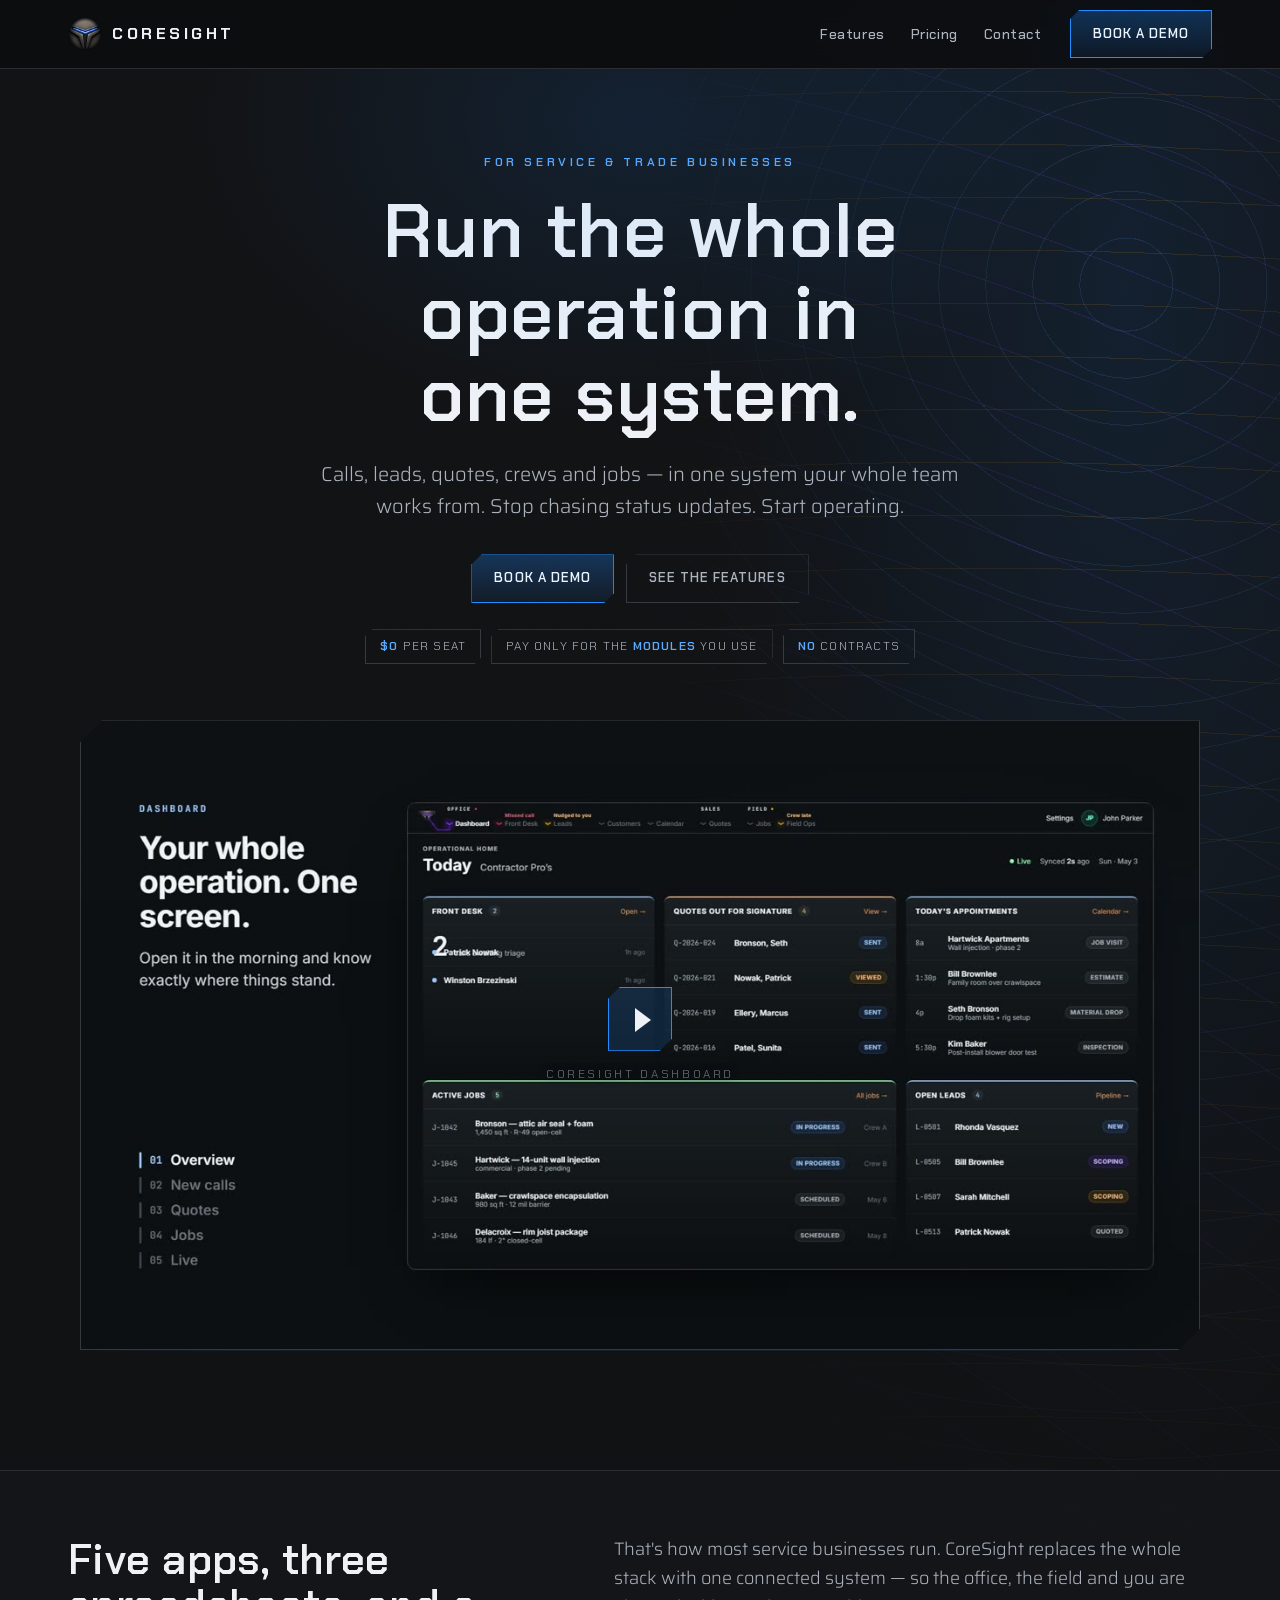
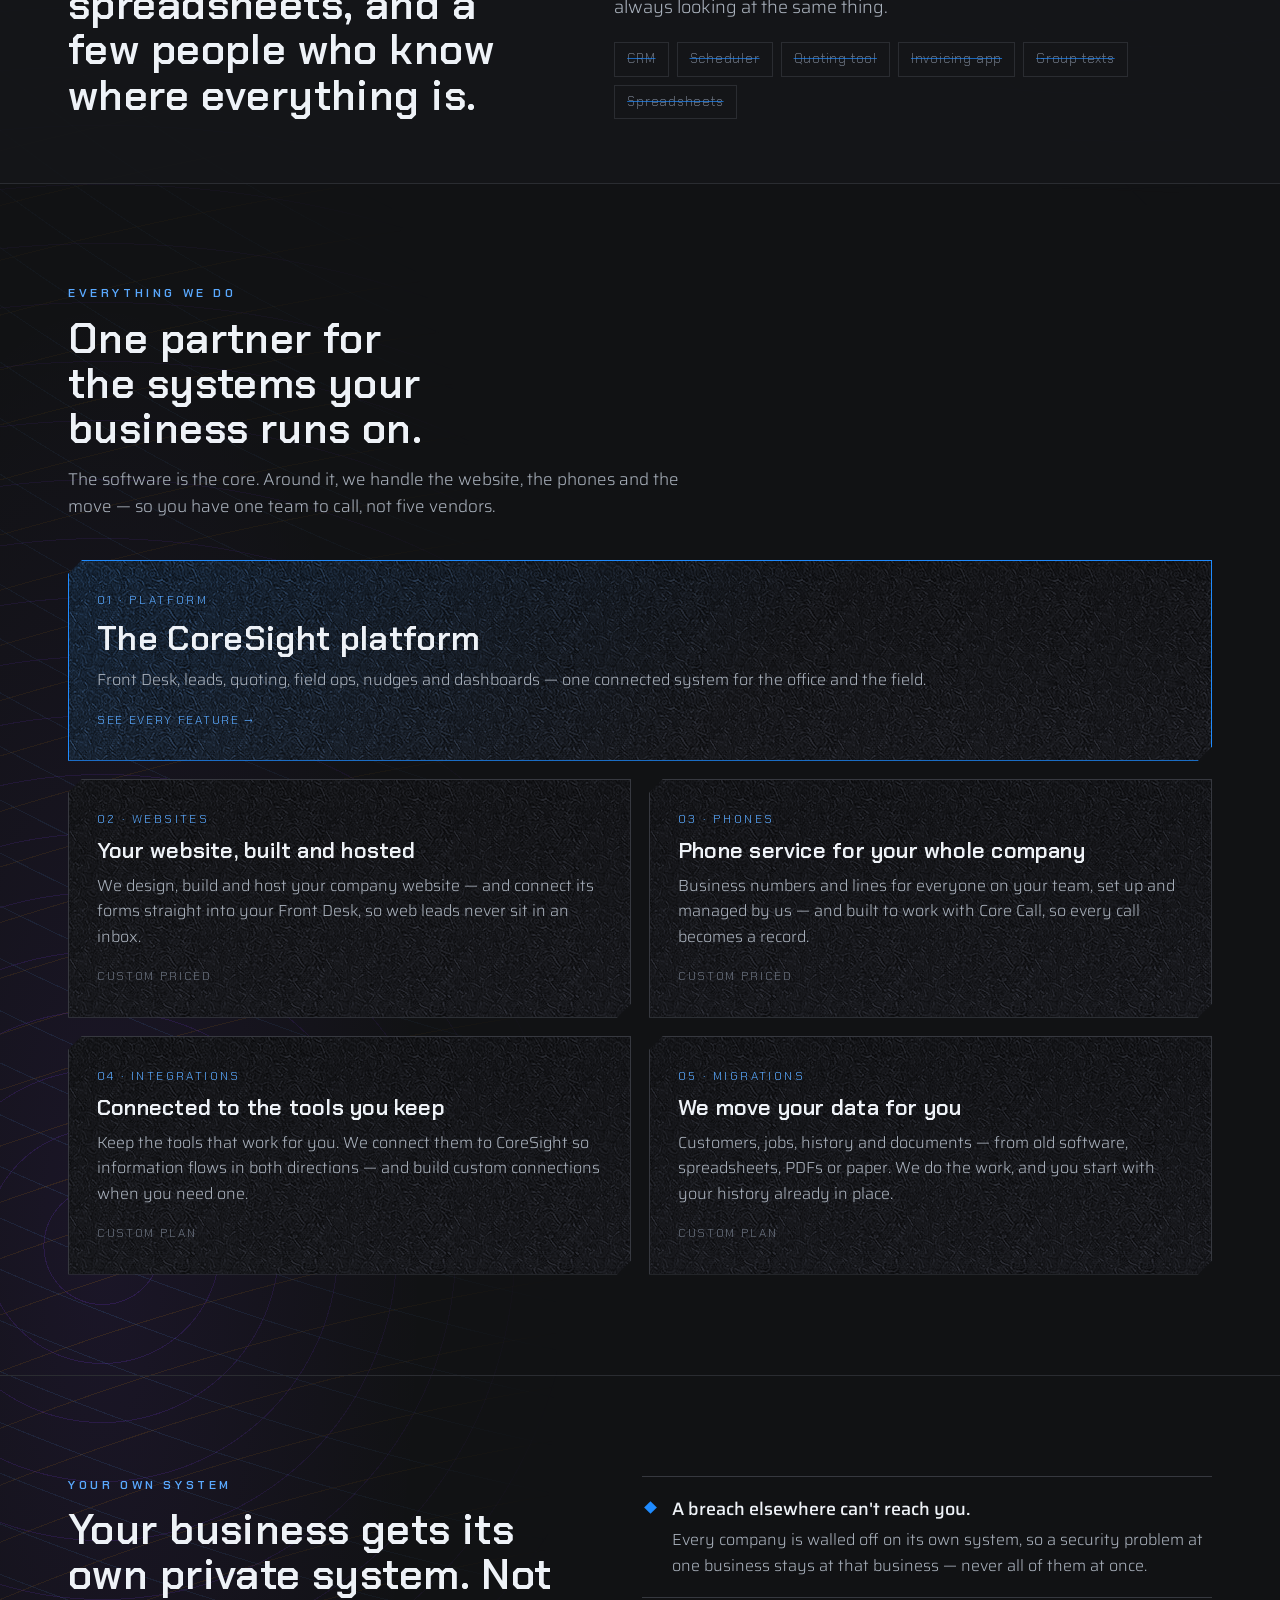
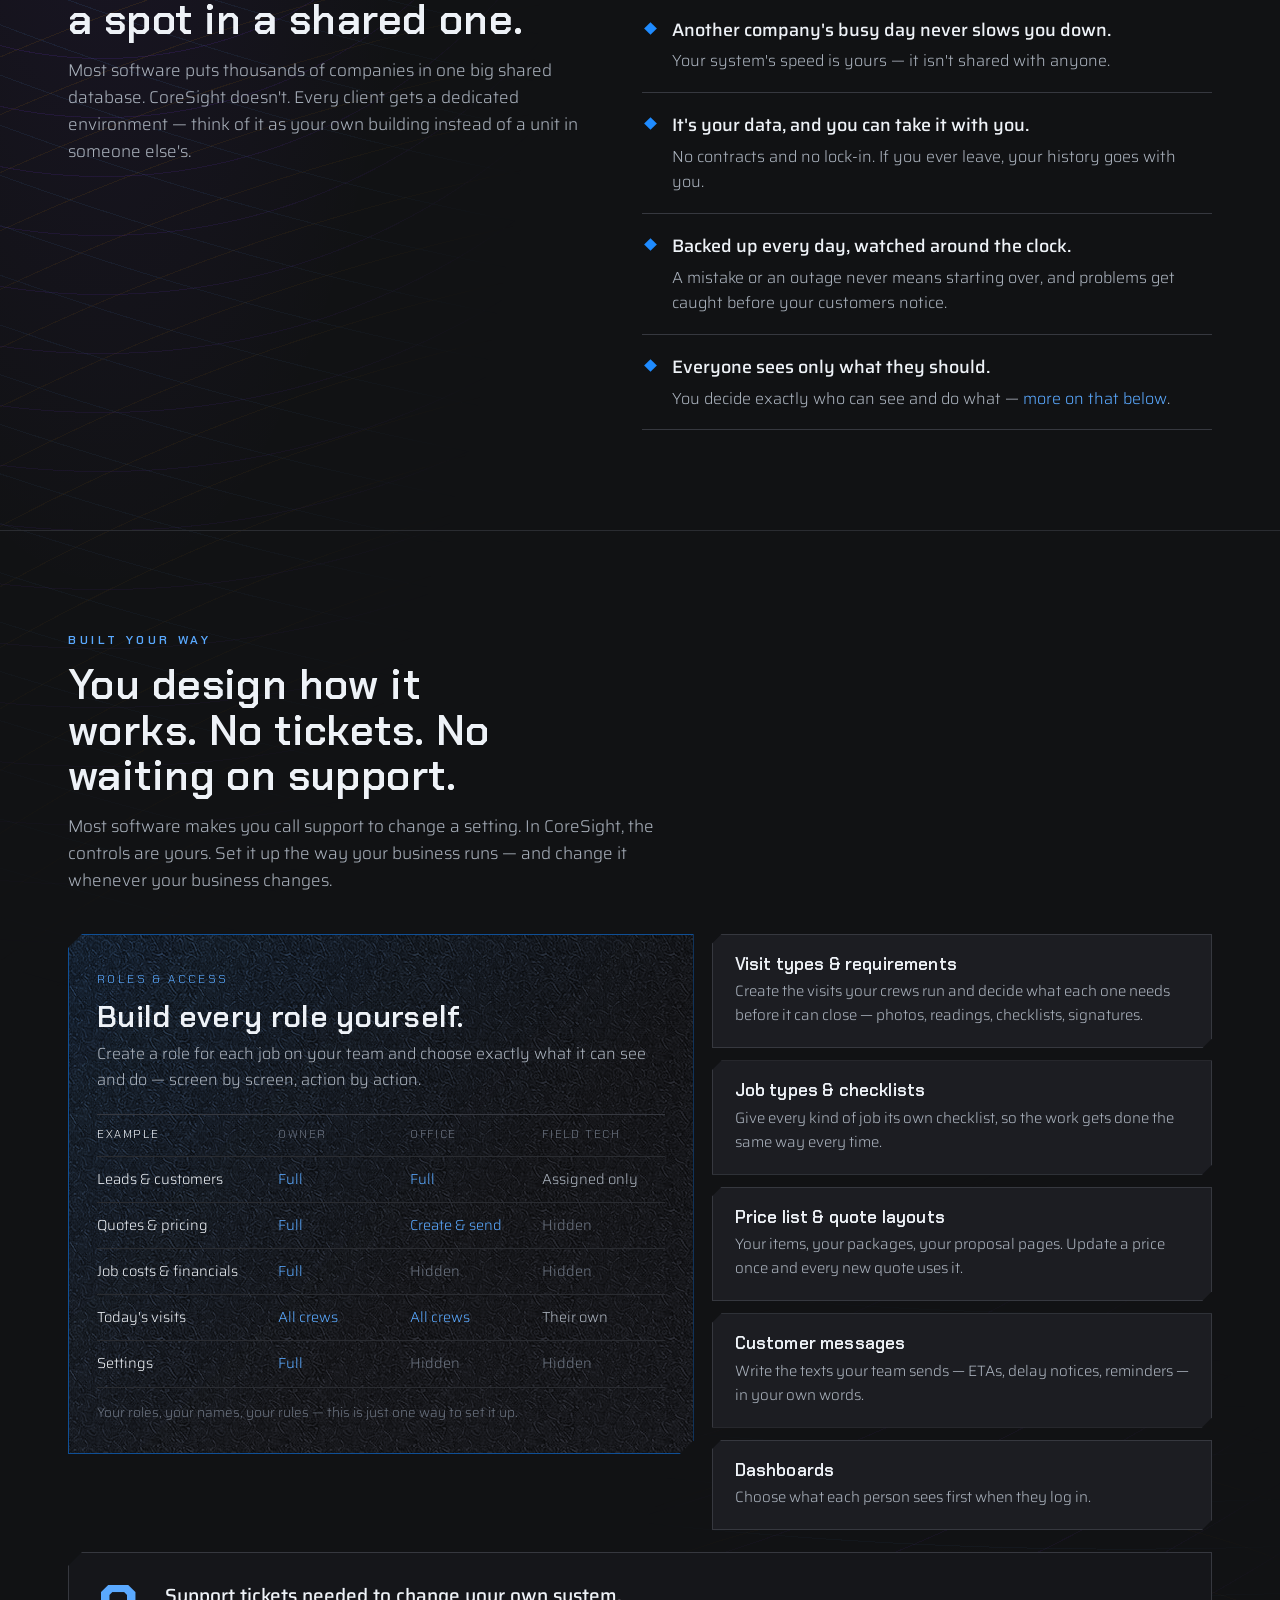
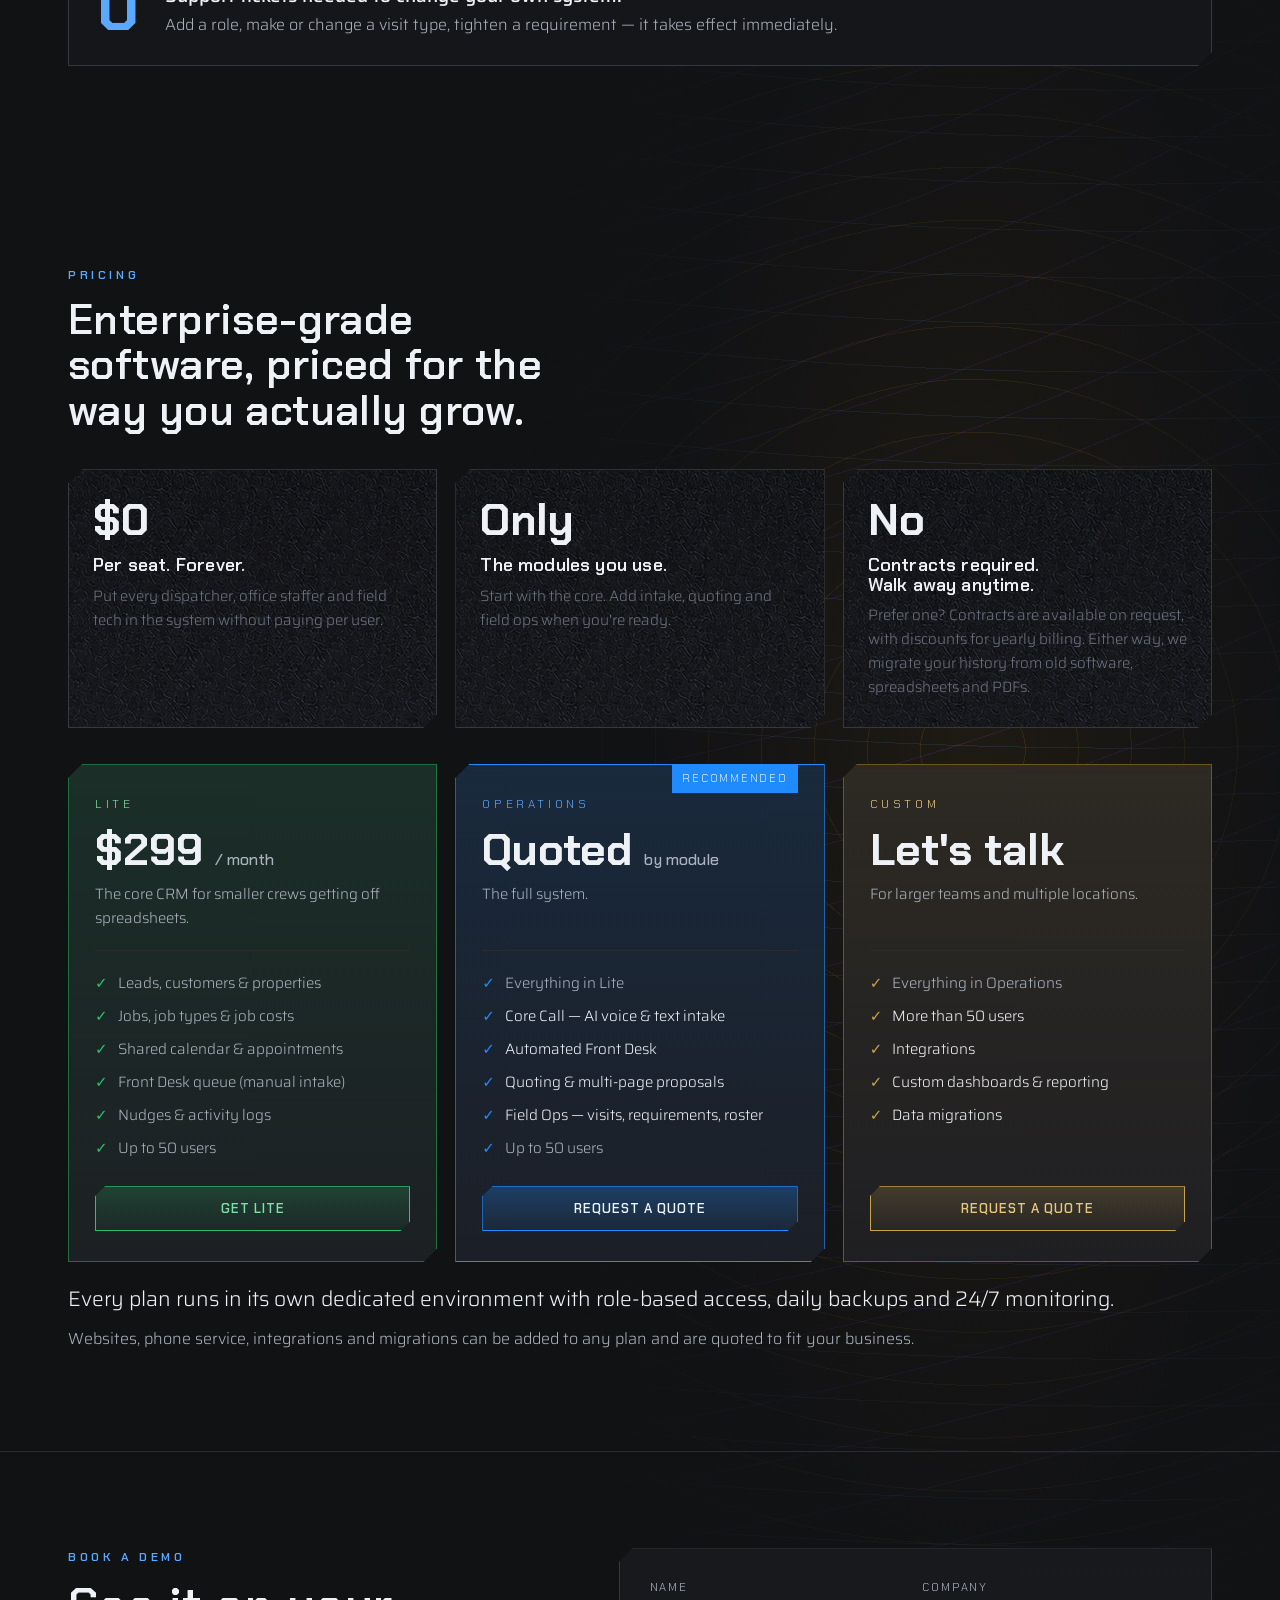
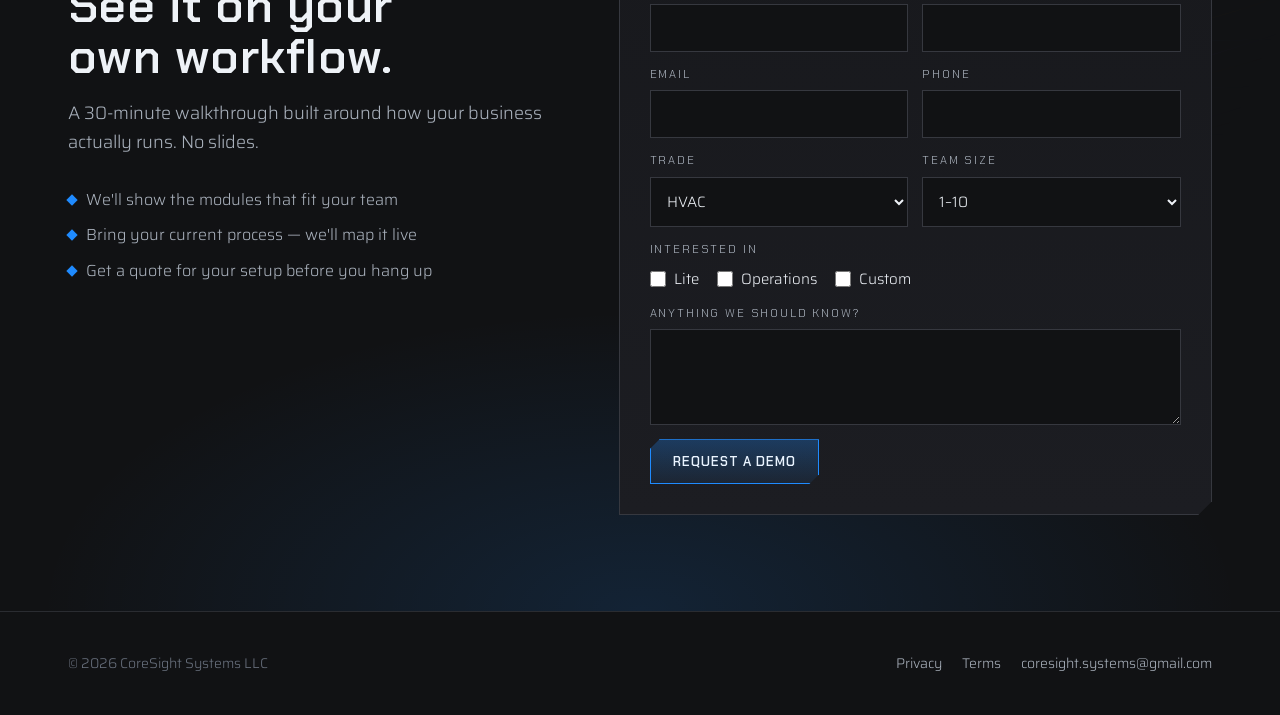
==== commit d2993be0: "feat: add product videos, posters, async fonts and cache headers Six MP4s moved to assets/video/, po" ====
--- a/index.html
+++ b/index.html
@@ -12,7 +12,8 @@
 <meta property="og:url" content="https://coresight.systems/" /><meta property="og:image" content="https://coresight.systems/assets/video/dashboard.jpg" />
 <meta name="twitter:card" content="summary_large_image" />
 <link rel="preconnect" href="https://fonts.googleapis.com" /><link rel="preconnect" href="https://fonts.gstatic.com" crossorigin />
-<link href="https://fonts.googleapis.com/css2?family=Chakra+Petch:wght@500;600;700&family=Saira:wght@300;400;500;600&display=swap" rel="stylesheet" />
+<link rel="preload" as="style" href="https://fonts.googleapis.com/css2?family=Chakra+Petch:wght@500;600;700&family=Saira:wght@300;400;500;600&display=swap" onload="this.onload=null;this.rel='stylesheet'" /><noscript><link href="https://fonts.googleapis.com/css2?family=Chakra+Petch:wght@500;600;700&family=Saira:wght@300;400;500;600&display=swap" rel="stylesheet" /></noscript>
+<link rel="preload" as="image" href="assets/video/dashboard.jpg" fetchpriority="high" />
 <link rel="stylesheet" href="site.css?v=7" />
 <link rel="stylesheet" href="bg-e.css?v=4" />
 </head>
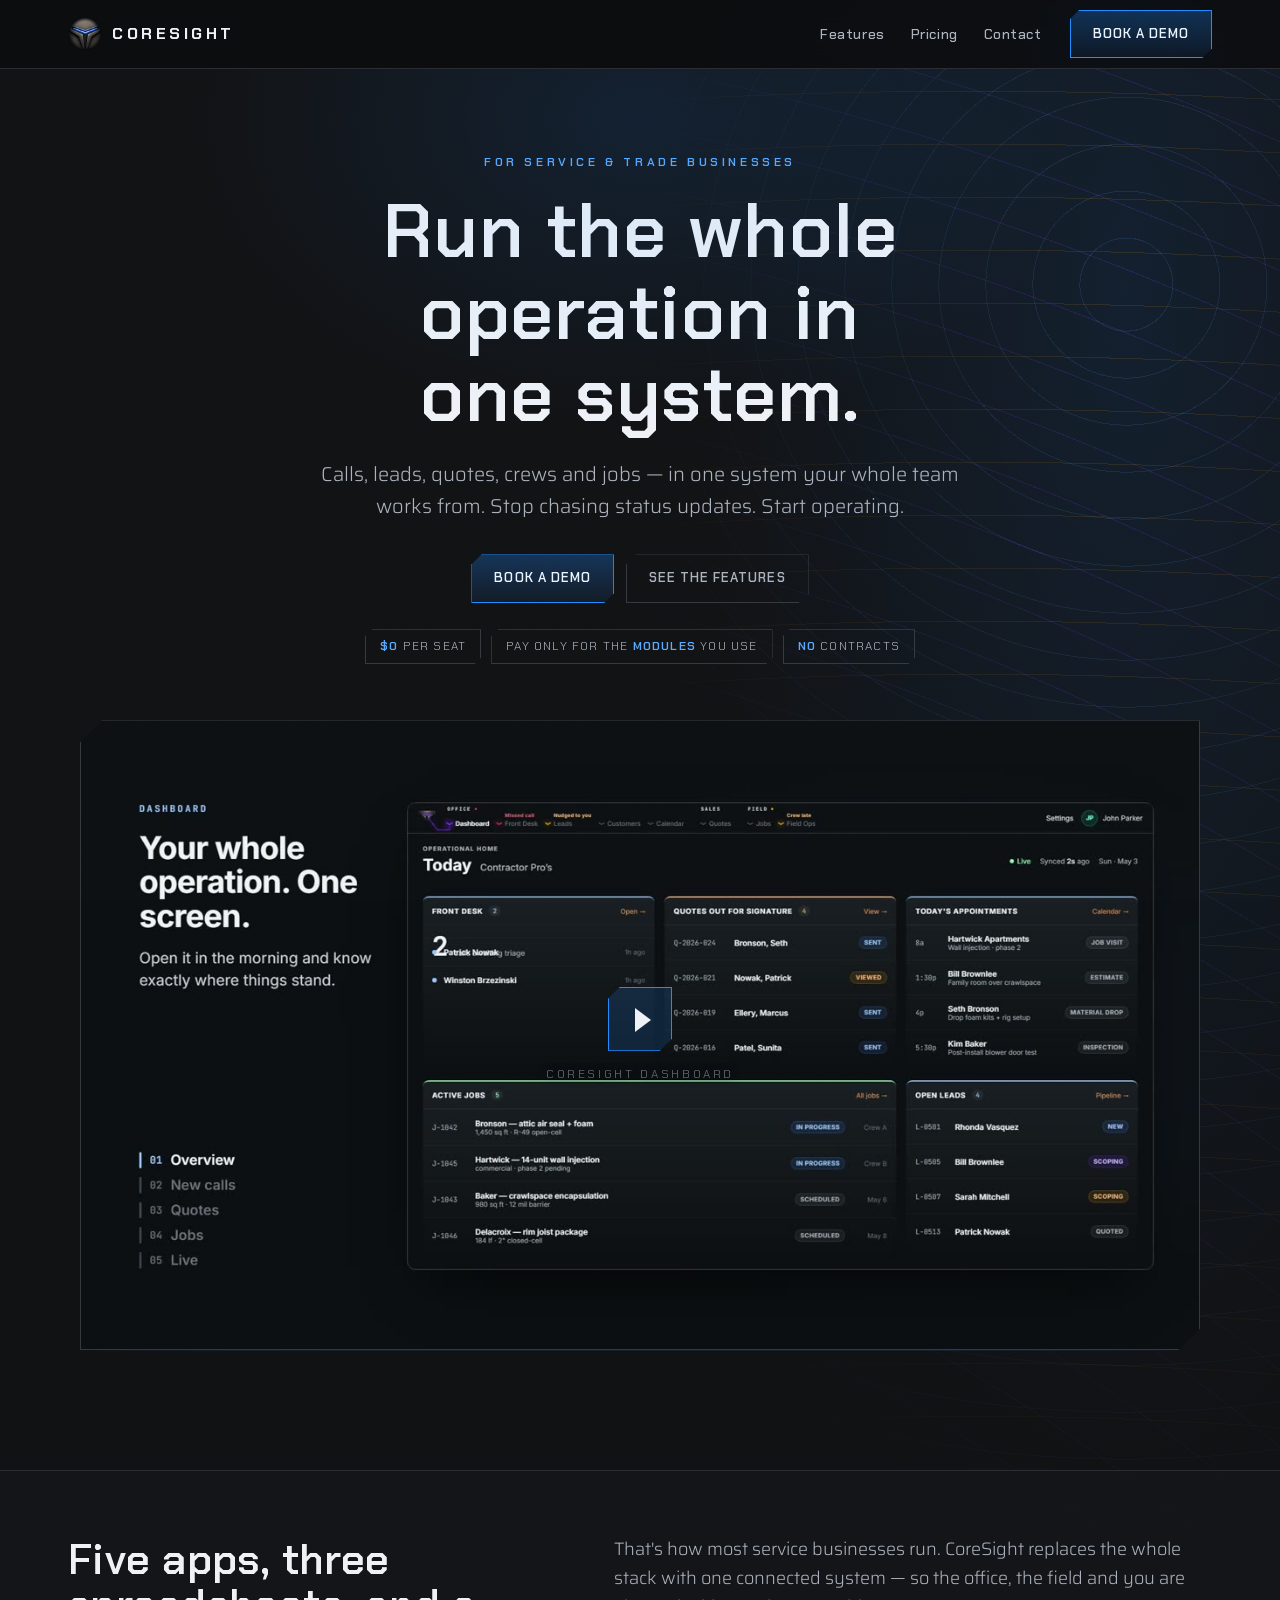
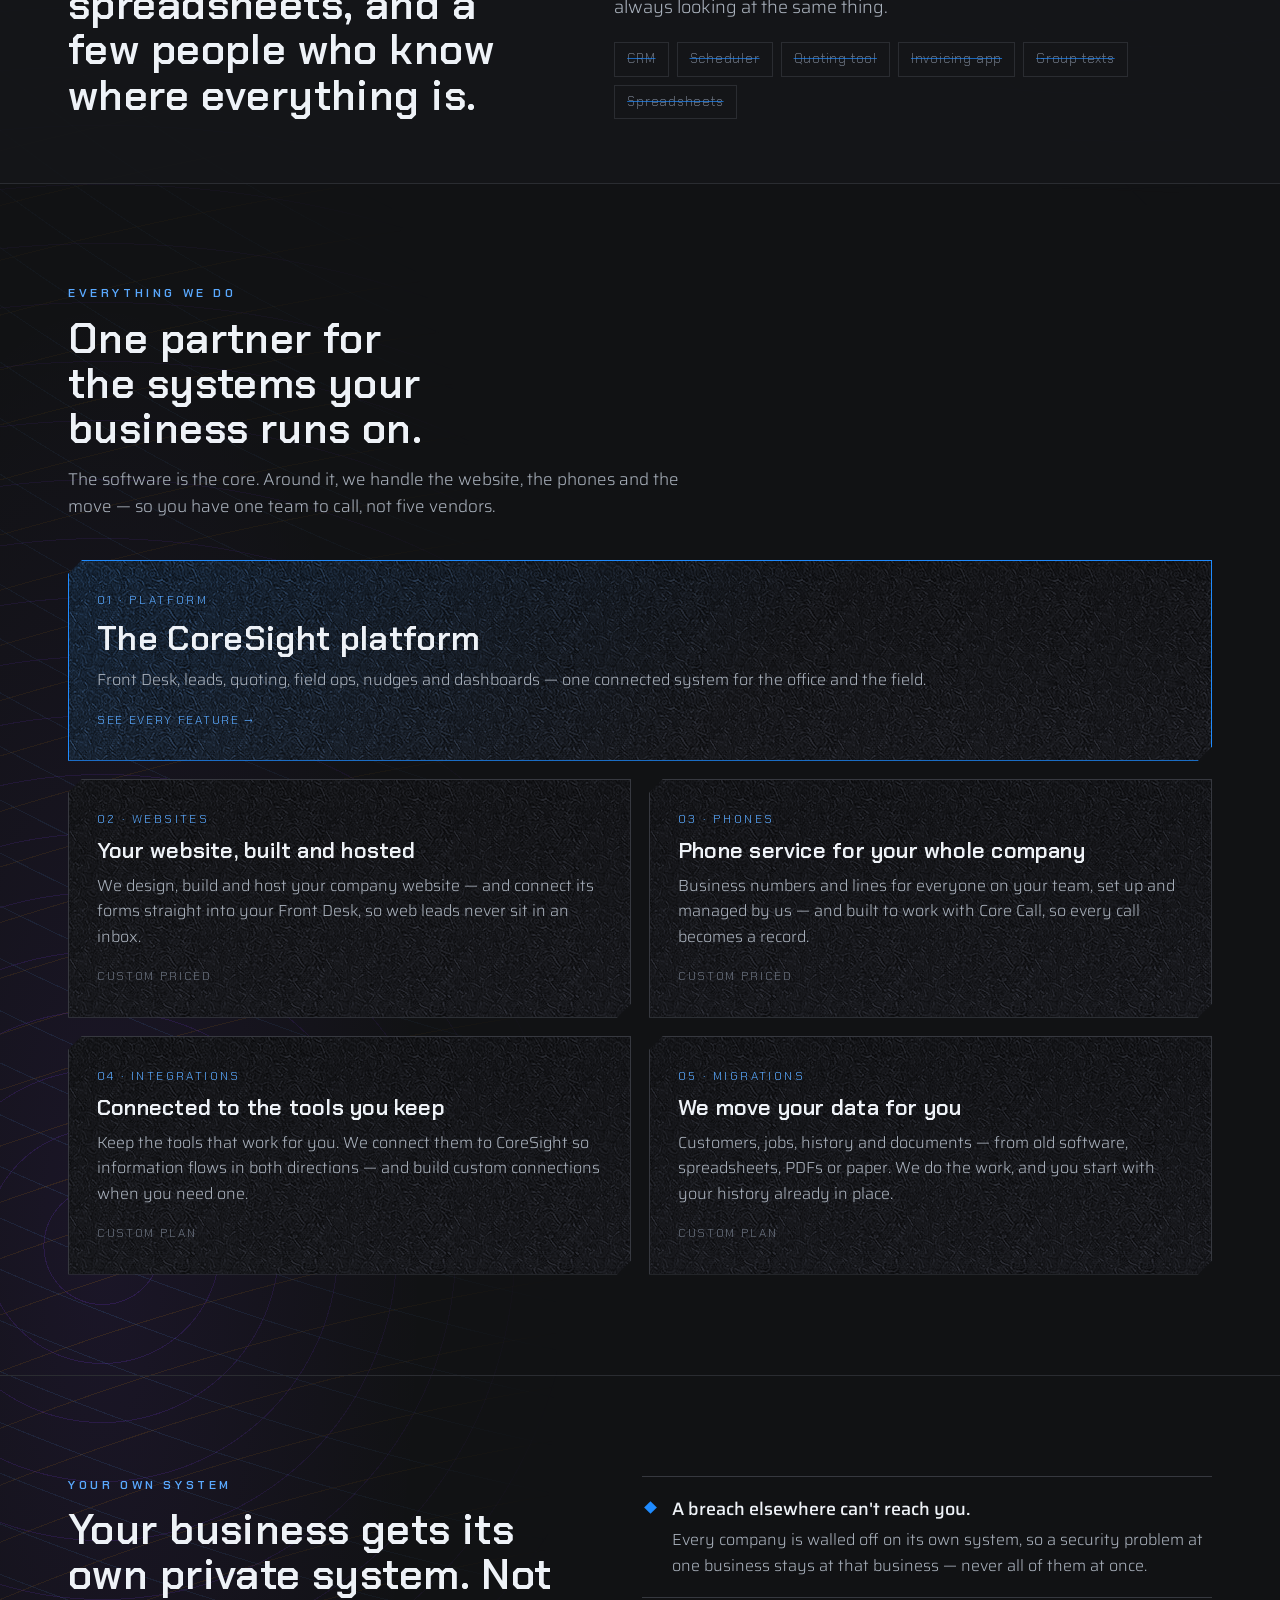
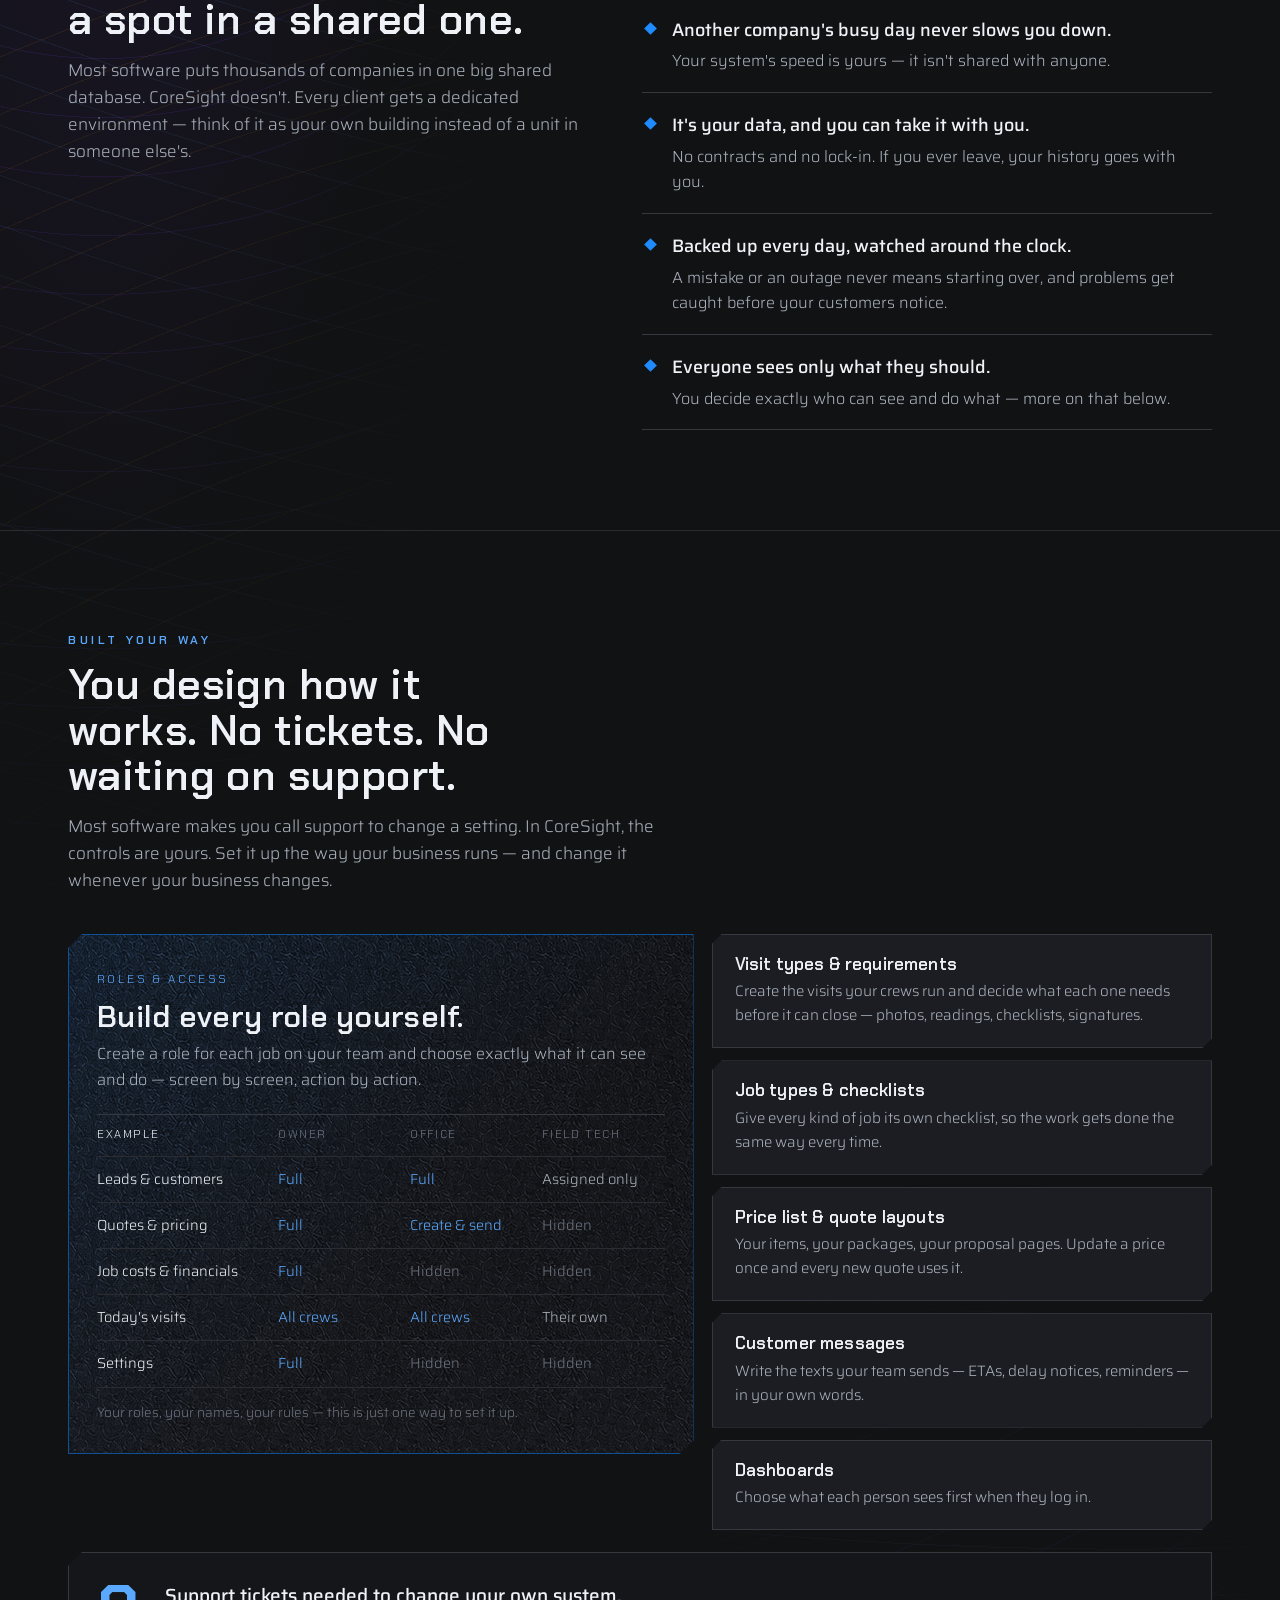
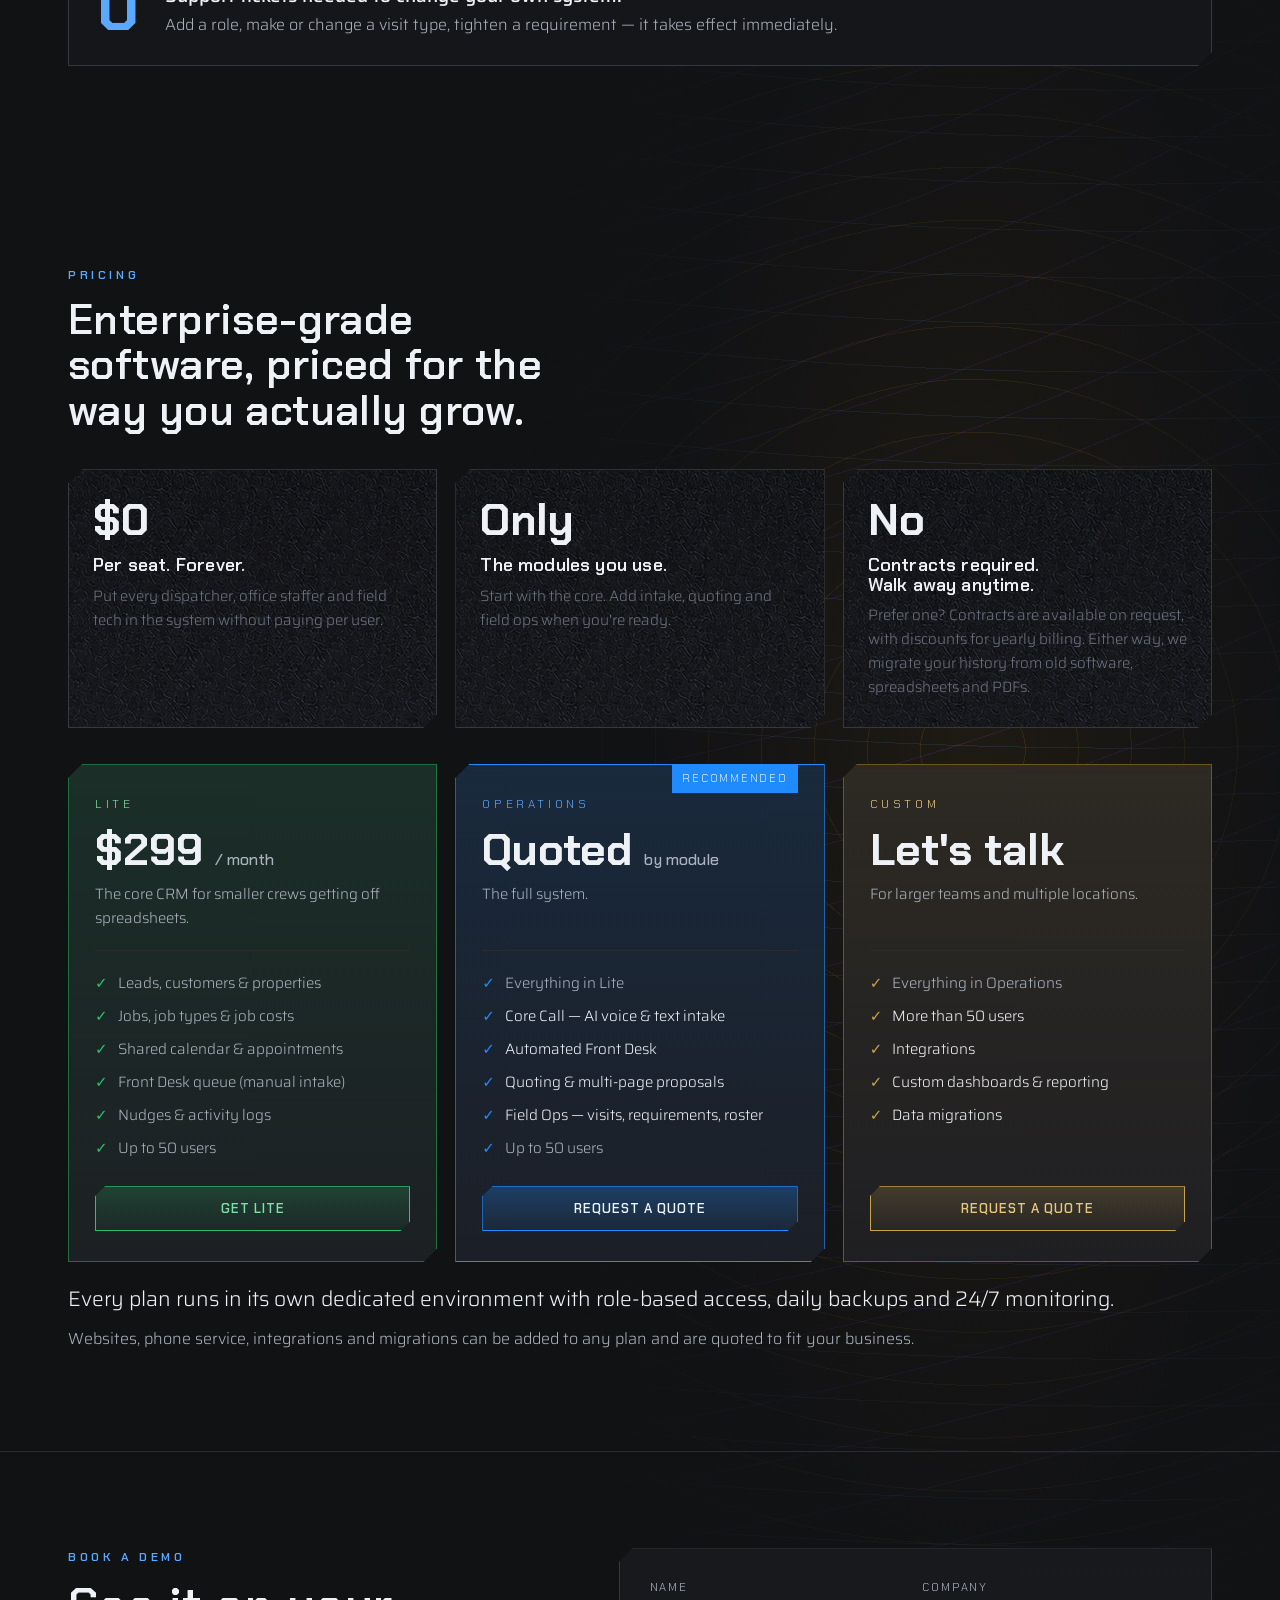
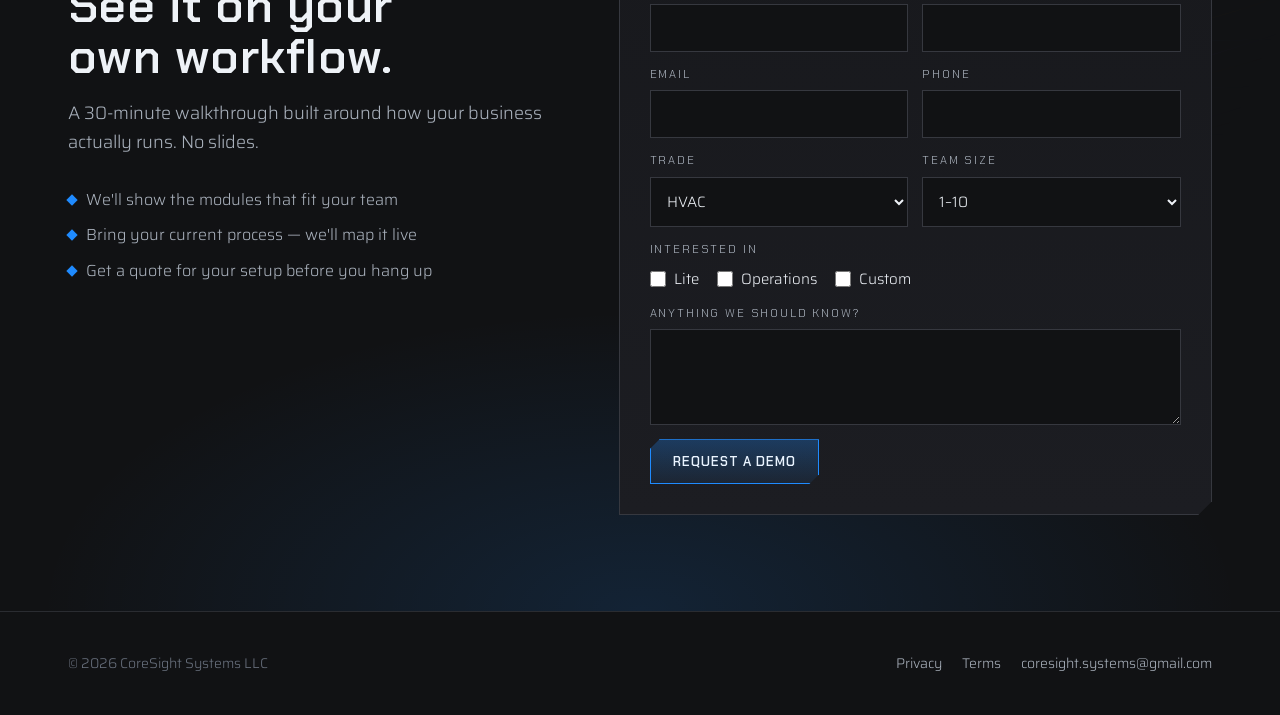
==== commit e0046e57: "fix: make 'more on that below' plain text on home page Co-Authored-By: Claude Sonnet 5.5 <noreply@an" ====
--- a/index.html
+++ b/index.html
@@ -59,7 +59,7 @@
 <li><b>Another company's busy day never slows you down.</b>Your system's speed is yours — it isn't shared with anyone.</li>
 <li><b>It's your data, and you can take it with you.</b>No contracts and no lock-in. If you ever leave, your history goes with you.</li>
 <li><b>Backed up every day, watched around the clock.</b>A mistake or an outage never means starting over, and problems get caught before your customers notice.</li>
-<li><b>Everyone sees only what they should.</b>You decide exactly who can see and do what — <a href="#yours">more on that below</a>.</li>
+<li><b>Everyone sees only what they should.</b>You decide exactly who can see and do what — more on that below.</li>
 </ul>
 </div>
 </div></section>
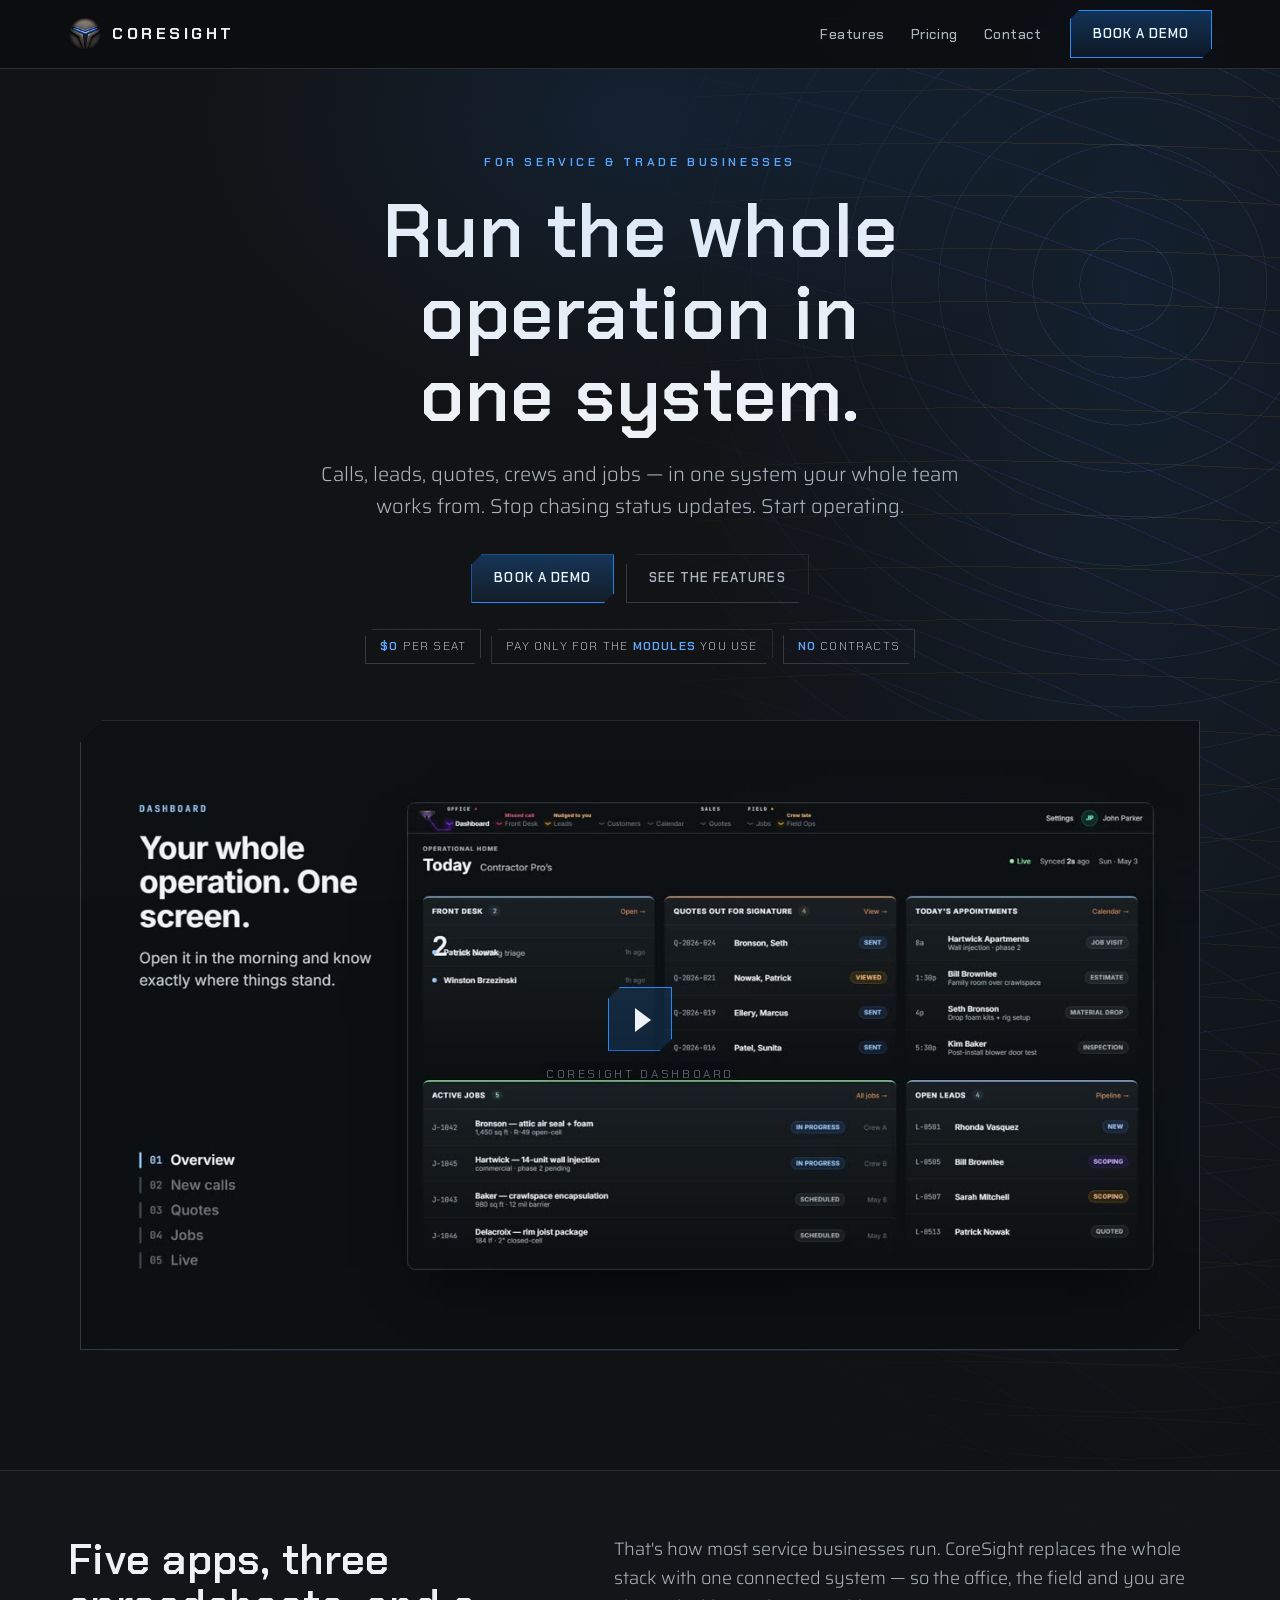
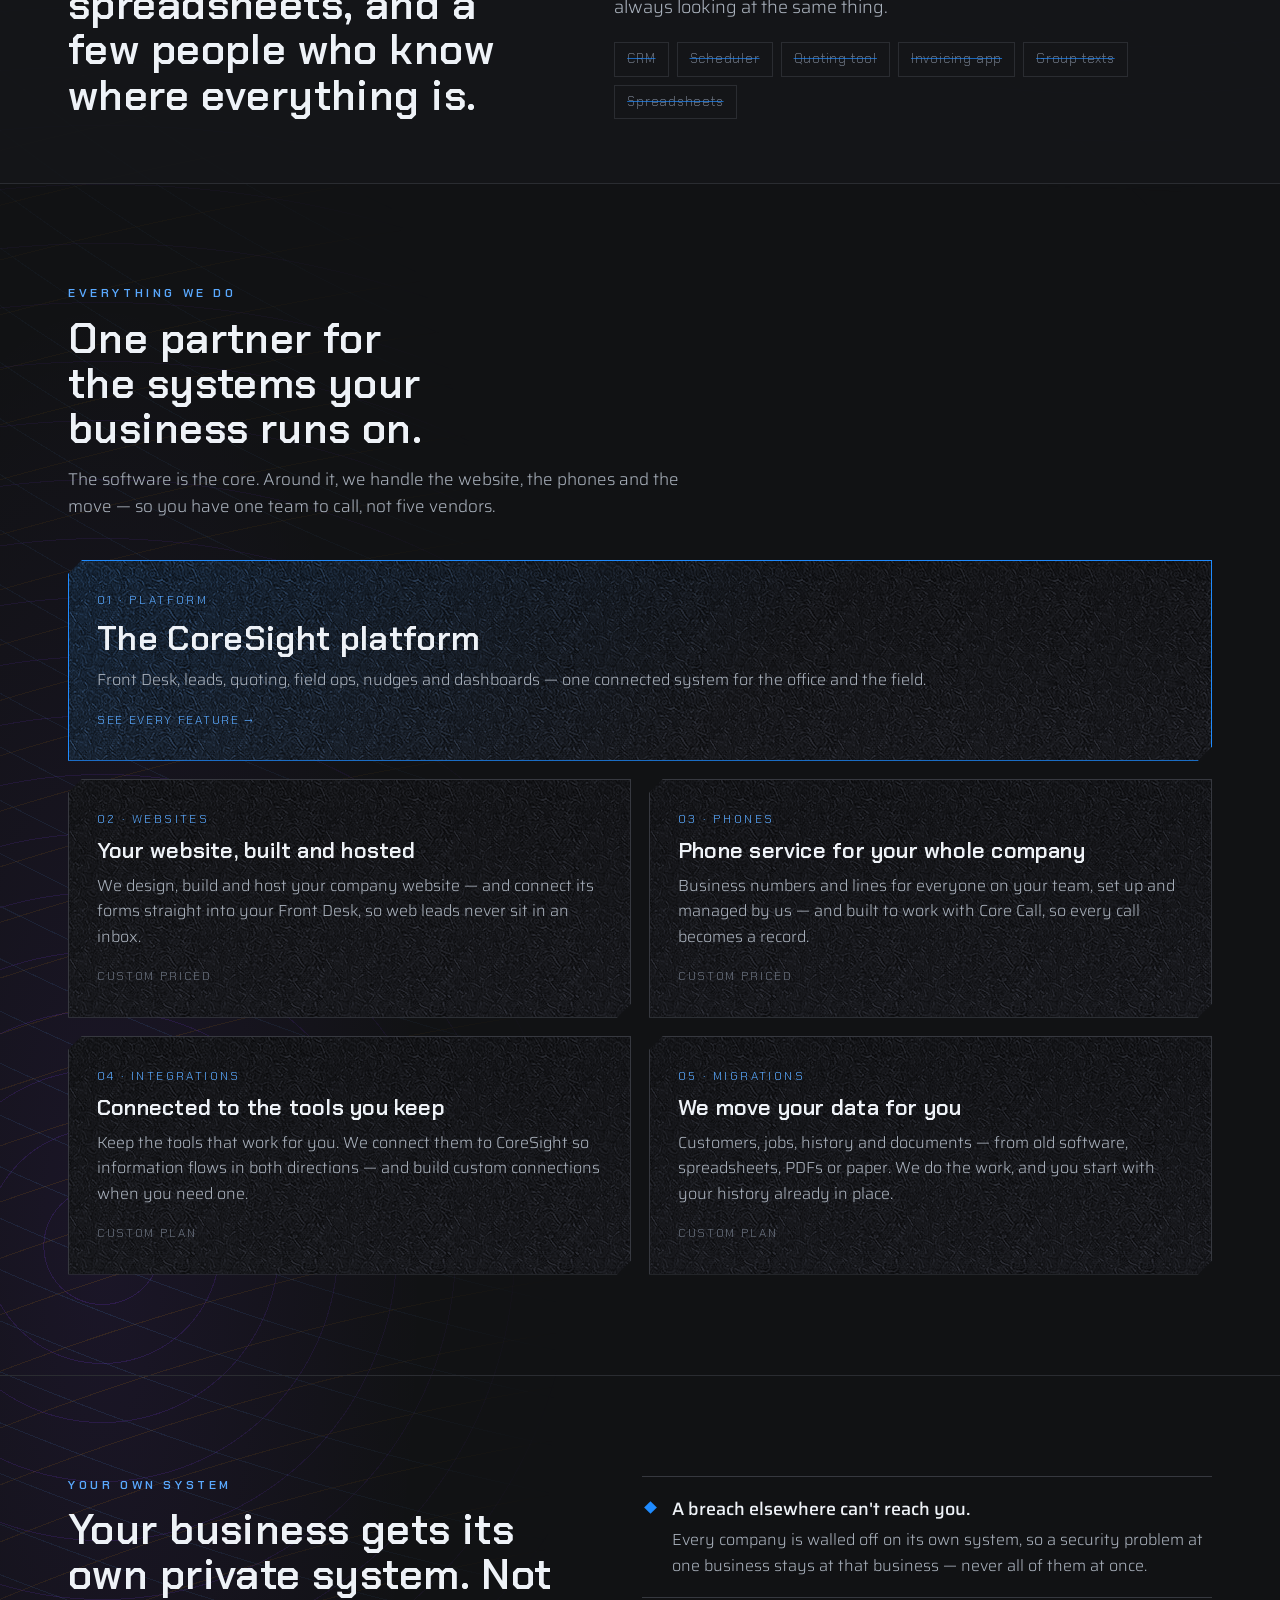
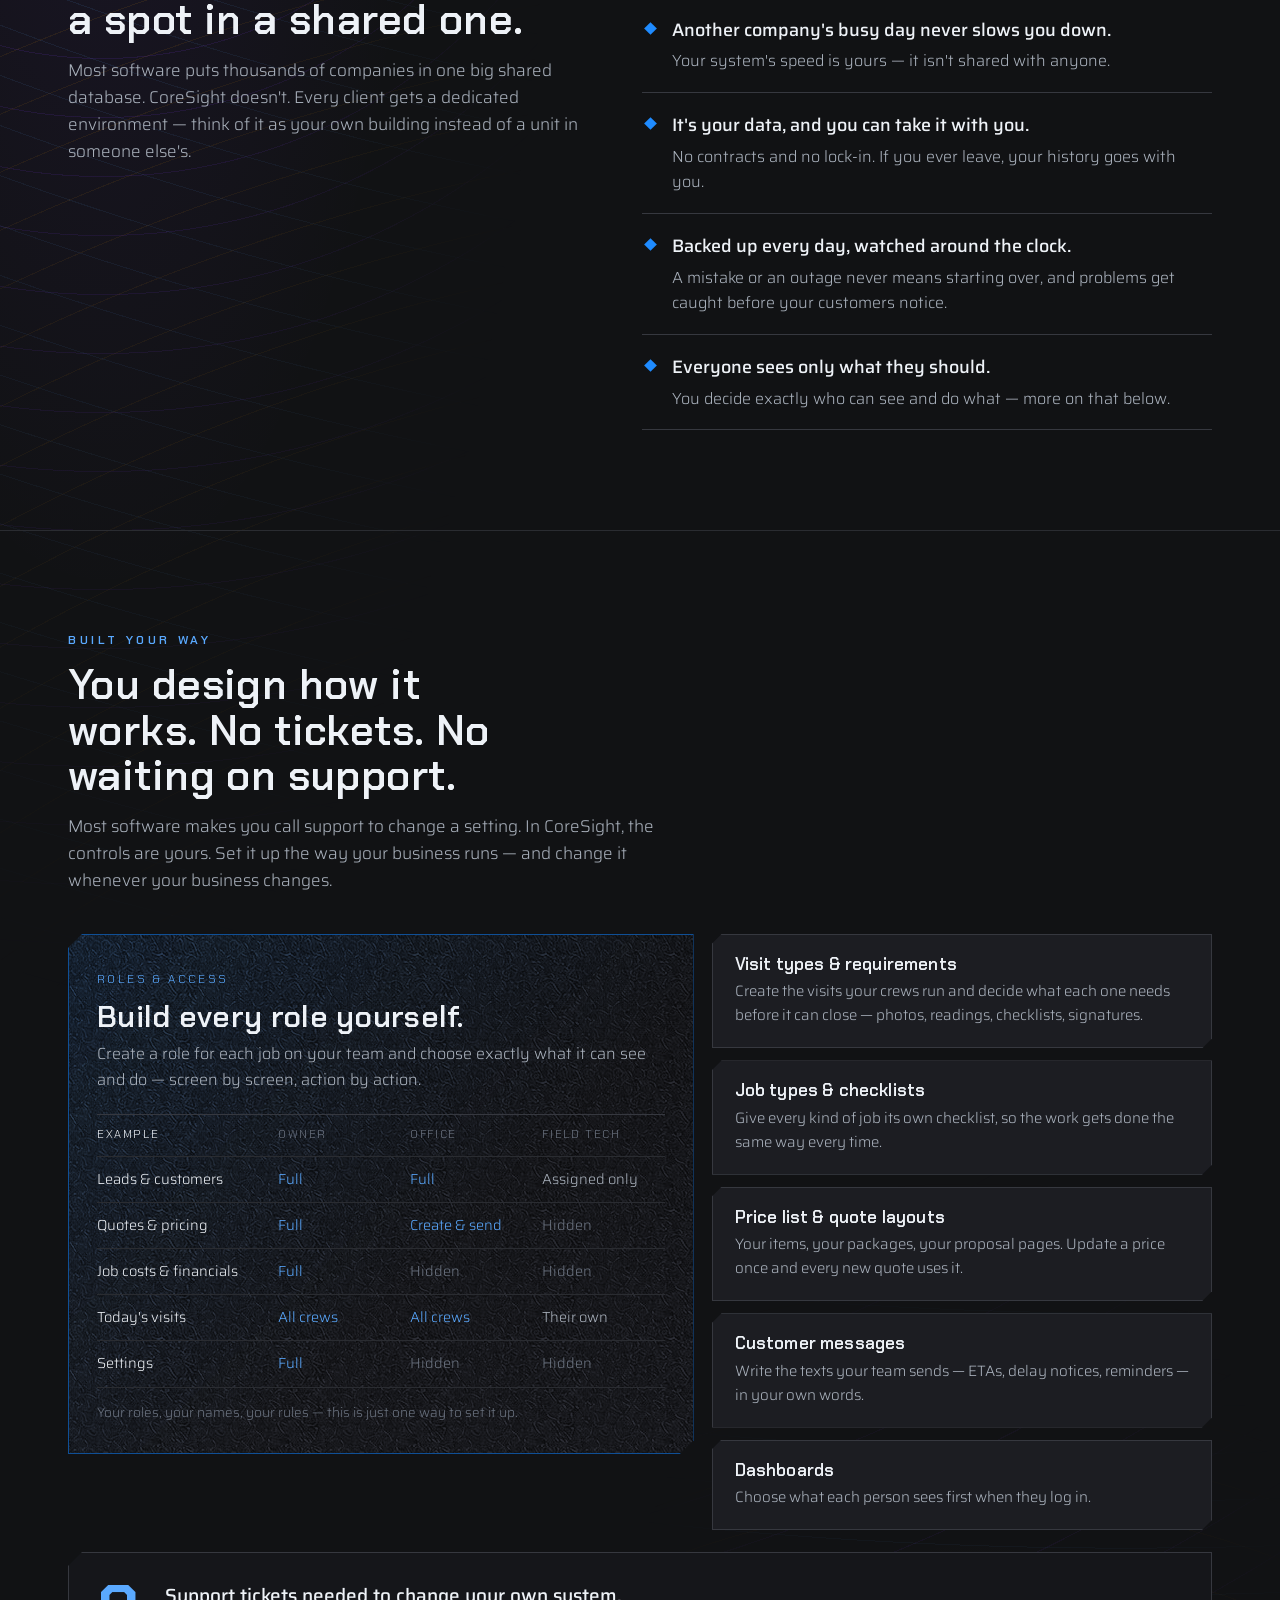
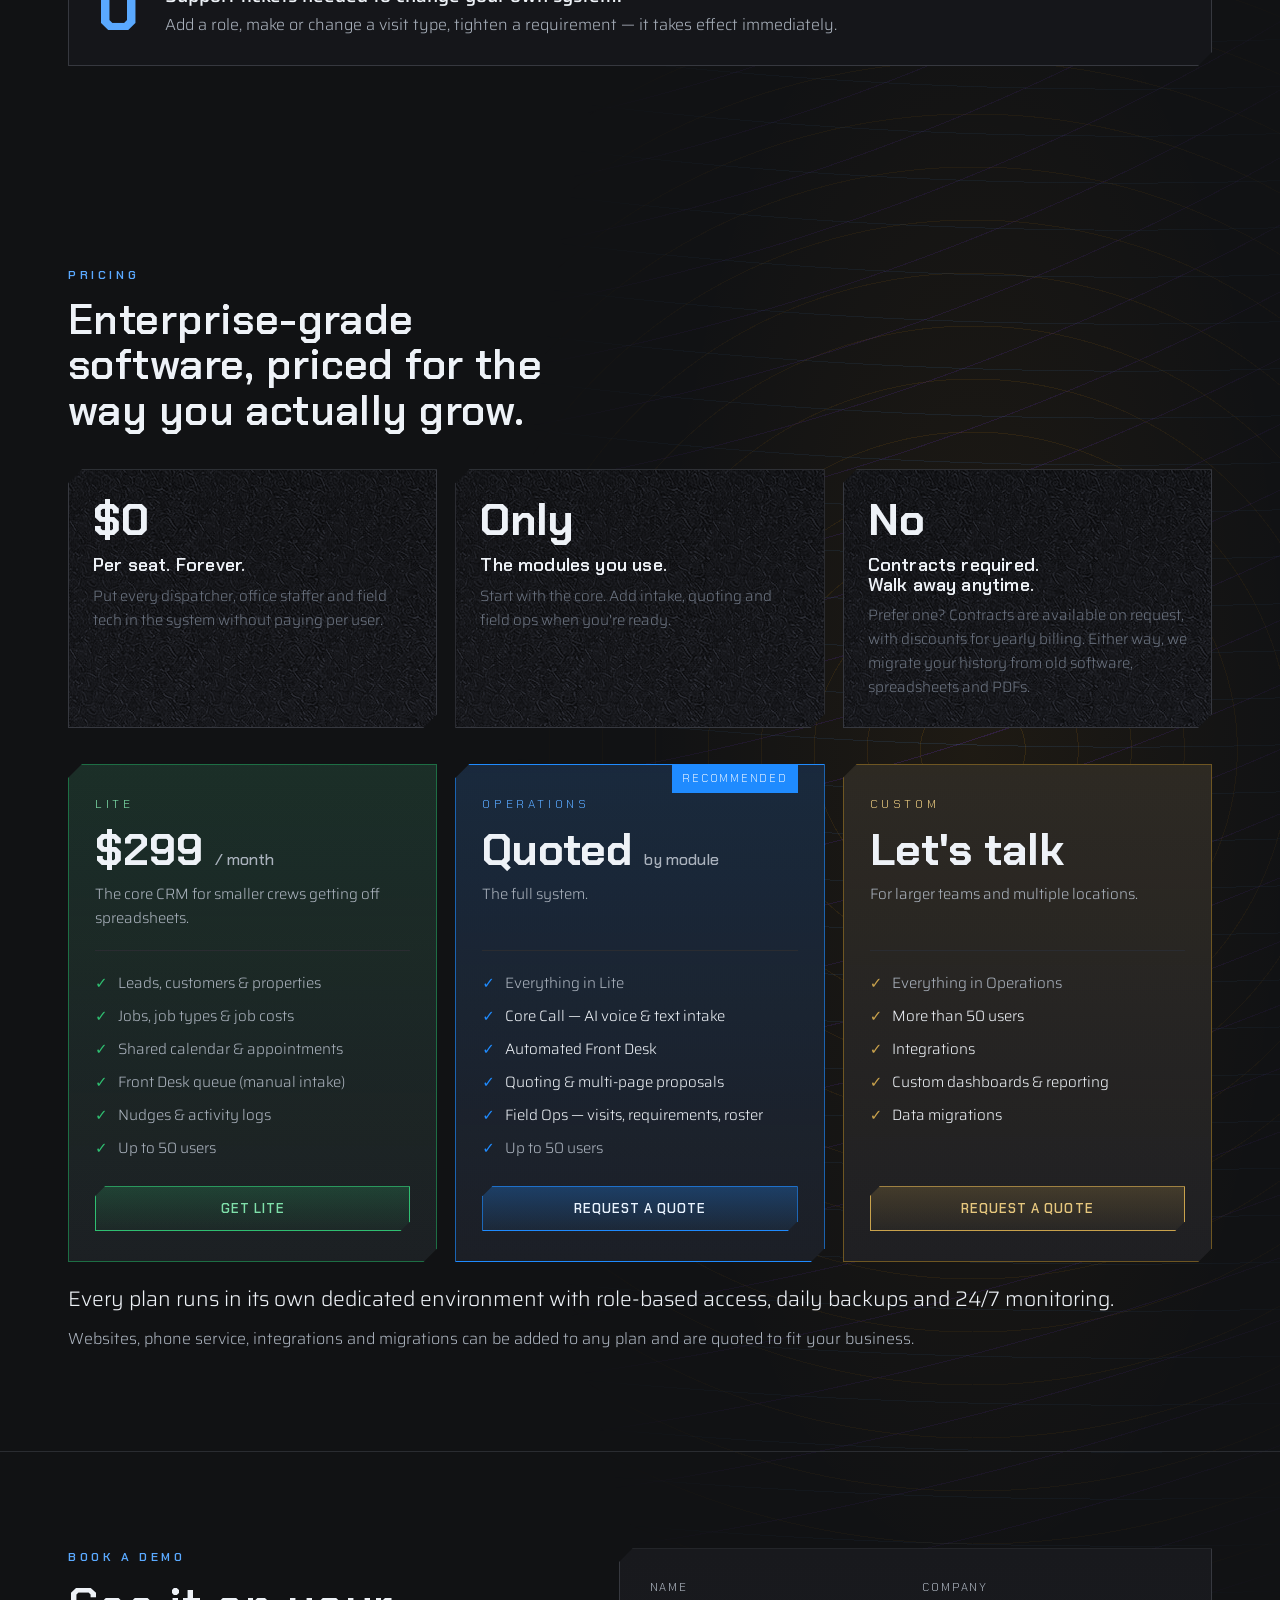
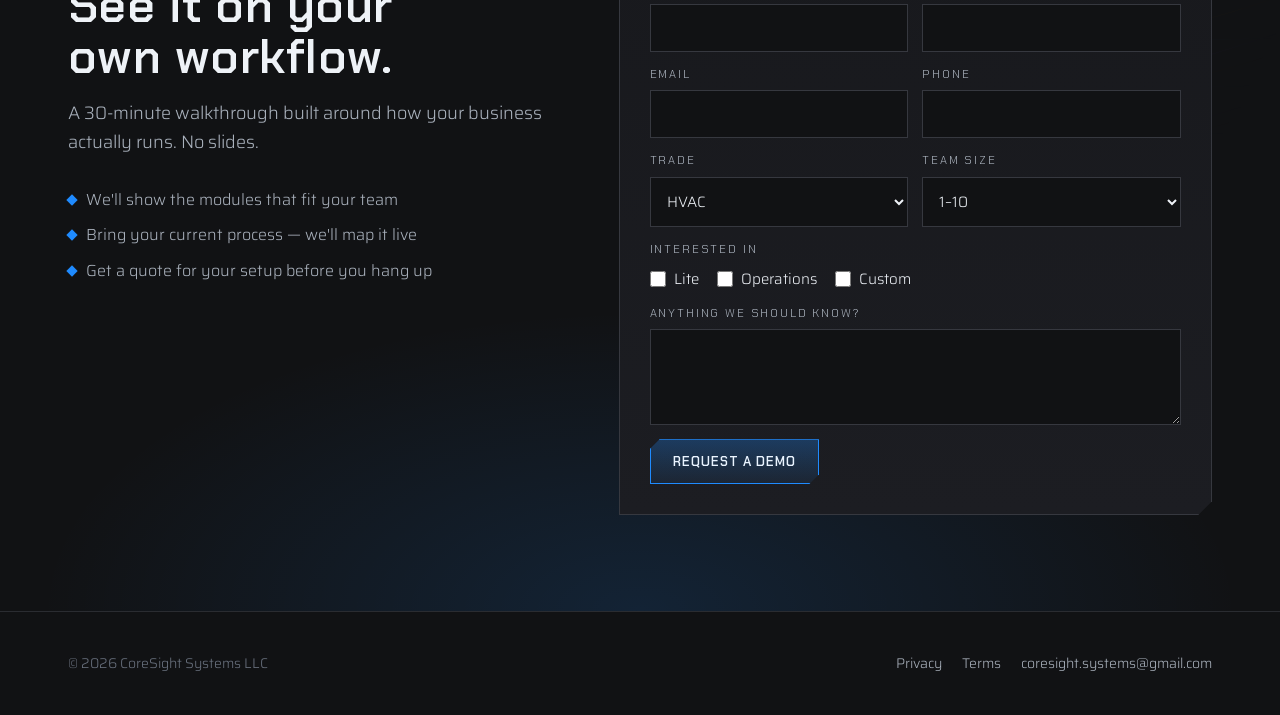
==== commit a12575ed: "perf: paint contour background in small per-patch layers The Contours background was two page-sized " ====
--- a/index.html
+++ b/index.html
@@ -15,9 +15,10 @@
 <link rel="preload" as="style" href="https://fonts.googleapis.com/css2?family=Chakra+Petch:wght@500;600;700&family=Saira:wght@300;400;500;600&display=swap" onload="this.onload=null;this.rel='stylesheet'" /><noscript><link href="https://fonts.googleapis.com/css2?family=Chakra+Petch:wght@500;600;700&family=Saira:wght@300;400;500;600&display=swap" rel="stylesheet" /></noscript>
 <link rel="preload" as="image" href="assets/video/dashboard.jpg" fetchpriority="high" />
 <link rel="stylesheet" href="site.css?v=7" />
-<link rel="stylesheet" href="bg-e.css?v=4" />
+<link rel="stylesheet" href="bg-e.css?v=5" />
 </head>
 <body>
+<div class="contours" aria-hidden="true"><i class="g1"></i><i class="g2"></i><i class="g3"></i><i class="r1"></i><i class="r2"></i><i class="r3"></i></div>
 <header><div class="wrap nav">
 <a class="brand" href="/"><img src="assets/coresight_emblem.png" alt="" />CORESIGHT</a>
 <nav><a href="/features.html">Features</a><a href="#pricing">Pricing</a><a href="#demo">Contact</a><a class="btn" href="#demo">Book a demo</a></nav>
@@ -115,7 +116,7 @@
 <div><div class="eyebrow">Book a demo</div><h2 style="margin-top:12px">See it on your own workflow.</h2><p class="intro">A 30-minute walkthrough built around how your business actually runs. No slides.</p>
 <ul><li>We'll show the modules that fit your team</li><li>Bring your current process — we'll map it live</li><li>Get a quote for your setup before you hang up</li></ul></div>
 <form class="req" action="https://formsubmit.co/anthony@coresight.systems" method="POST">
-<input type="hidden" name="_subject" value="CoreSight — DEMO request" /><input type="hidden" name="_template" value="table" /><input type="hidden" name="_next" value="https://coresight.systems/thanks.html" /><input type="text" name="_honey" style="display:none" tabindex="-1" autocomplete="off" />
+<input type="hidden" name="_subject" value="CoreSight — DEMO request" /><input type="hidden" name="_template" value="table" /><input type="hidden" name="_captcha" value="false" /><input type="hidden" name="_next" value="https://coresight.systems/thanks.html" /><input type="text" name="_honey" style="display:none" tabindex="-1" autocomplete="off" />
 <label>Name<input name="name" required autocomplete="name" /></label>
 <label>Company<input name="company" required autocomplete="organization" /></label>
 <label>Email<input type="email" name="email" required autocomplete="email" /></label>
@@ -132,13 +133,13 @@
 <footer><div class="wrap"><span>© 2026 CoreSight Systems LLC</span><nav><a href="privacy.html">Privacy</a><a href="terms.html">Terms</a><a href="mailto:coresight.systems@gmail.com">coresight.systems@gmail.com</a></nav></div></footer>
 <dialog class="cs-dlg" id="dlg-lite"><div class="dlg-in"><button class="dlg-x" type="button" aria-label="Close" data-close>×</button>
 <div class="eyebrow" style="color:var(--green-soft)">Lite · $299 / month</div><h2 style="margin-top:10px">Get started with Lite.</h2><p class="intro">Leave your details and we'll reach out to get you set up.</p>
-<form class="req" action="https://formsubmit.co/anthony@coresight.systems" method="POST"><input type="hidden" name="_subject" value="CoreSight — LITE plan signup" /><input type="hidden" name="_template" value="table" /><input type="hidden" name="_next" value="https://coresight.systems/thanks.html" /><input type="text" name="_honey" style="display:none" tabindex="-1" autocomplete="off" /><input type="hidden" name="plan" value="Lite" />
+<form class="req" action="https://formsubmit.co/anthony@coresight.systems" method="POST"><input type="hidden" name="_subject" value="CoreSight — LITE plan signup" /><input type="hidden" name="_template" value="table" /><input type="hidden" name="_captcha" value="false" /><input type="hidden" name="_next" value="https://coresight.systems/thanks.html" /><input type="text" name="_honey" style="display:none" tabindex="-1" autocomplete="off" /><input type="hidden" name="plan" value="Lite" />
 <label>Name<input name="name" required autocomplete="name" /></label><label>Company<input name="company" required autocomplete="organization" /></label>
 <label>Email<input type="email" name="email" required autocomplete="email" /></label><label>Phone<input type="tel" name="phone" required autocomplete="tel" /></label>
 <button class="btn green full" type="submit">Send</button></form></div></dialog>
 <dialog class="cs-dlg" id="dlg-quote"><div class="dlg-in"><button class="dlg-x" type="button" aria-label="Close" data-close>×</button>
 <div class="eyebrow">Request a quote</div><h2 style="margin-top:10px">Tell us about your operation.</h2><p class="intro">We'll put together pricing for the modules you need — no demo required.</p>
-<form class="req" action="https://formsubmit.co/anthony@coresight.systems" method="POST"><input type="hidden" name="_subject" id="quoteSubject" value="CoreSight — OPERATIONS quote request" /><input type="hidden" name="_template" value="table" /><input type="hidden" name="_next" value="https://coresight.systems/thanks.html" /><input type="text" name="_honey" style="display:none" tabindex="-1" autocomplete="off" />
+<form class="req" action="https://formsubmit.co/anthony@coresight.systems" method="POST"><input type="hidden" name="_subject" id="quoteSubject" value="CoreSight — OPERATIONS quote request" /><input type="hidden" name="_template" value="table" /><input type="hidden" name="_captcha" value="false" /><input type="hidden" name="_next" value="https://coresight.systems/thanks.html" /><input type="text" name="_honey" style="display:none" tabindex="-1" autocomplete="off" />
 <label>Name<input name="name" required autocomplete="name" /></label><label>Company<input name="company" required autocomplete="organization" /></label>
 <label>Email<input type="email" name="email" required autocomplete="email" /></label><label>Phone<input type="tel" name="phone" autocomplete="tel" /></label>
 <label>Plan<select name="plan" id="quotePlan"><option>Operations</option><option>Custom</option><option>Not sure yet</option></select></label>
--- a/bg-e.css
+++ b/bg-e.css
@@ -4,11 +4,19 @@
 .stack{background-color:rgba(21,22,26,.78);background-image:none}
 .env{background:transparent}
 .hero::before{background:radial-gradient(closest-side,rgba(31,139,255,.12),transparent)}
-/* E · Contours — overlapping off-center ripples, like a topographic survey; two ring sets carry violet and ember */
-body::before{content:"";position:absolute;inset:0;z-index:-1;pointer-events:none;background:
-repeating-radial-gradient(circle at 88% 4%,transparent 0 46px,rgba(90,169,255,.13) 46px 47px),
-repeating-radial-gradient(circle at 8% 40%,transparent 0 58px,rgba(var(--violet-rgb),.2) 58px 59px),
-repeating-radial-gradient(circle at 76% 78%,transparent 0 52px,rgba(var(--ember-rgb),.13) 52px 53px);
--webkit-mask-image:radial-gradient(40.8% 21.6% at 88% 4%,#000,transparent),radial-gradient(36% 19.2% at 8% 40%,#000,transparent),radial-gradient(36% 16.8% at 76% 78%,#000,transparent);
-mask-image:radial-gradient(40.8% 21.6% at 88% 4%,#000,transparent),radial-gradient(36% 19.2% at 8% 40%,#000,transparent),radial-gradient(36% 16.8% at 76% 78%,#000,transparent);-webkit-mask-composite:source-over;mask-composite:add}
-body::after{content:"";position:absolute;inset:0;z-index:-2;pointer-events:none;background:radial-gradient(48% 24% at 88% 4%,rgba(31,139,255,.11),transparent 70%),radial-gradient(36% 19.2% at 8% 40%,rgba(var(--violet-rgb),.09),transparent 70%),radial-gradient(36% 16.8% at 76% 78%,rgba(var(--ember-rgb),.06),transparent 70%)}
+/* E · Contours — overlapping off-center ripples, like a topographic survey; two ring sets carry violet and ember.
+   Each visible patch is its own element sized to its mask ellipse; every ripple set is drawn in every patch, so the overlap lines match the original single page-sized layer. */
+.contours{position:absolute;inset:0;z-index:-1;pointer-events:none;overflow:hidden}
+.contours i{position:absolute;display:block}
+.contours .g1{left:54.4%;top:0%;width:45.6%;height:20.8%;background:radial-gradient(105.2632% 115.3846% at 73.6842% 19.2308%,rgba(31,139,255,.11),transparent 70%)}
+.contours .g2{left:0%;top:26.56%;width:33.2%;height:26.88%;background:radial-gradient(108.4337% 71.4286% at 24.0964% 50%,rgba(var(--violet-rgb),.09),transparent 70%)}
+.contours .g3{left:50.8%;top:66.24%;width:49.2%;height:23.52%;background:radial-gradient(73.1707% 71.4286% at 51.2195% 50%,rgba(var(--ember-rgb),.06),transparent 70%)}
+.contours .r1{left:47.2%;top:0%;width:52.8%;height:25.6%;background:repeating-radial-gradient(circle at 77.2727% 15.625%,transparent 0 46px,rgba(90,169,255,.13) 46px 47px),
+repeating-radial-gradient(circle at -74.2424% 156.25%,transparent 0 58px,rgba(var(--violet-rgb),.2) 58px 59px),
+repeating-radial-gradient(circle at 54.5455% 304.6875%,transparent 0 52px,rgba(var(--ember-rgb),.13) 52px 53px);-webkit-mask-image:radial-gradient(77.2727% 84.375% at 77.2727% 15.625%,#000,transparent);mask-image:radial-gradient(77.2727% 84.375% at 77.2727% 15.625%,#000,transparent)}
+.contours .r2{left:0%;top:20.8%;width:44%;height:38.4%;background:repeating-radial-gradient(circle at 200% -43.75%,transparent 0 46px,rgba(90,169,255,.13) 46px 47px),
+repeating-radial-gradient(circle at 18.1818% 50%,transparent 0 58px,rgba(var(--violet-rgb),.2) 58px 59px),
+repeating-radial-gradient(circle at 172.7273% 148.9583%,transparent 0 52px,rgba(var(--ember-rgb),.13) 52px 53px);-webkit-mask-image:radial-gradient(81.8182% 50% at 18.1818% 50%,#000,transparent);mask-image:radial-gradient(81.8182% 50% at 18.1818% 50%,#000,transparent)}
+.contours .r3{left:40%;top:61.2%;width:60%;height:33.6%;background:repeating-radial-gradient(circle at 80% -170.2381%,transparent 0 46px,rgba(90,169,255,.13) 46px 47px),
+repeating-radial-gradient(circle at -53.3333% -63.0952%,transparent 0 58px,rgba(var(--violet-rgb),.2) 58px 59px),
+repeating-radial-gradient(circle at 60% 50%,transparent 0 52px,rgba(var(--ember-rgb),.13) 52px 53px);-webkit-mask-image:radial-gradient(60% 50% at 60% 50%,#000,transparent);mask-image:radial-gradient(60% 50% at 60% 50%,#000,transparent)}
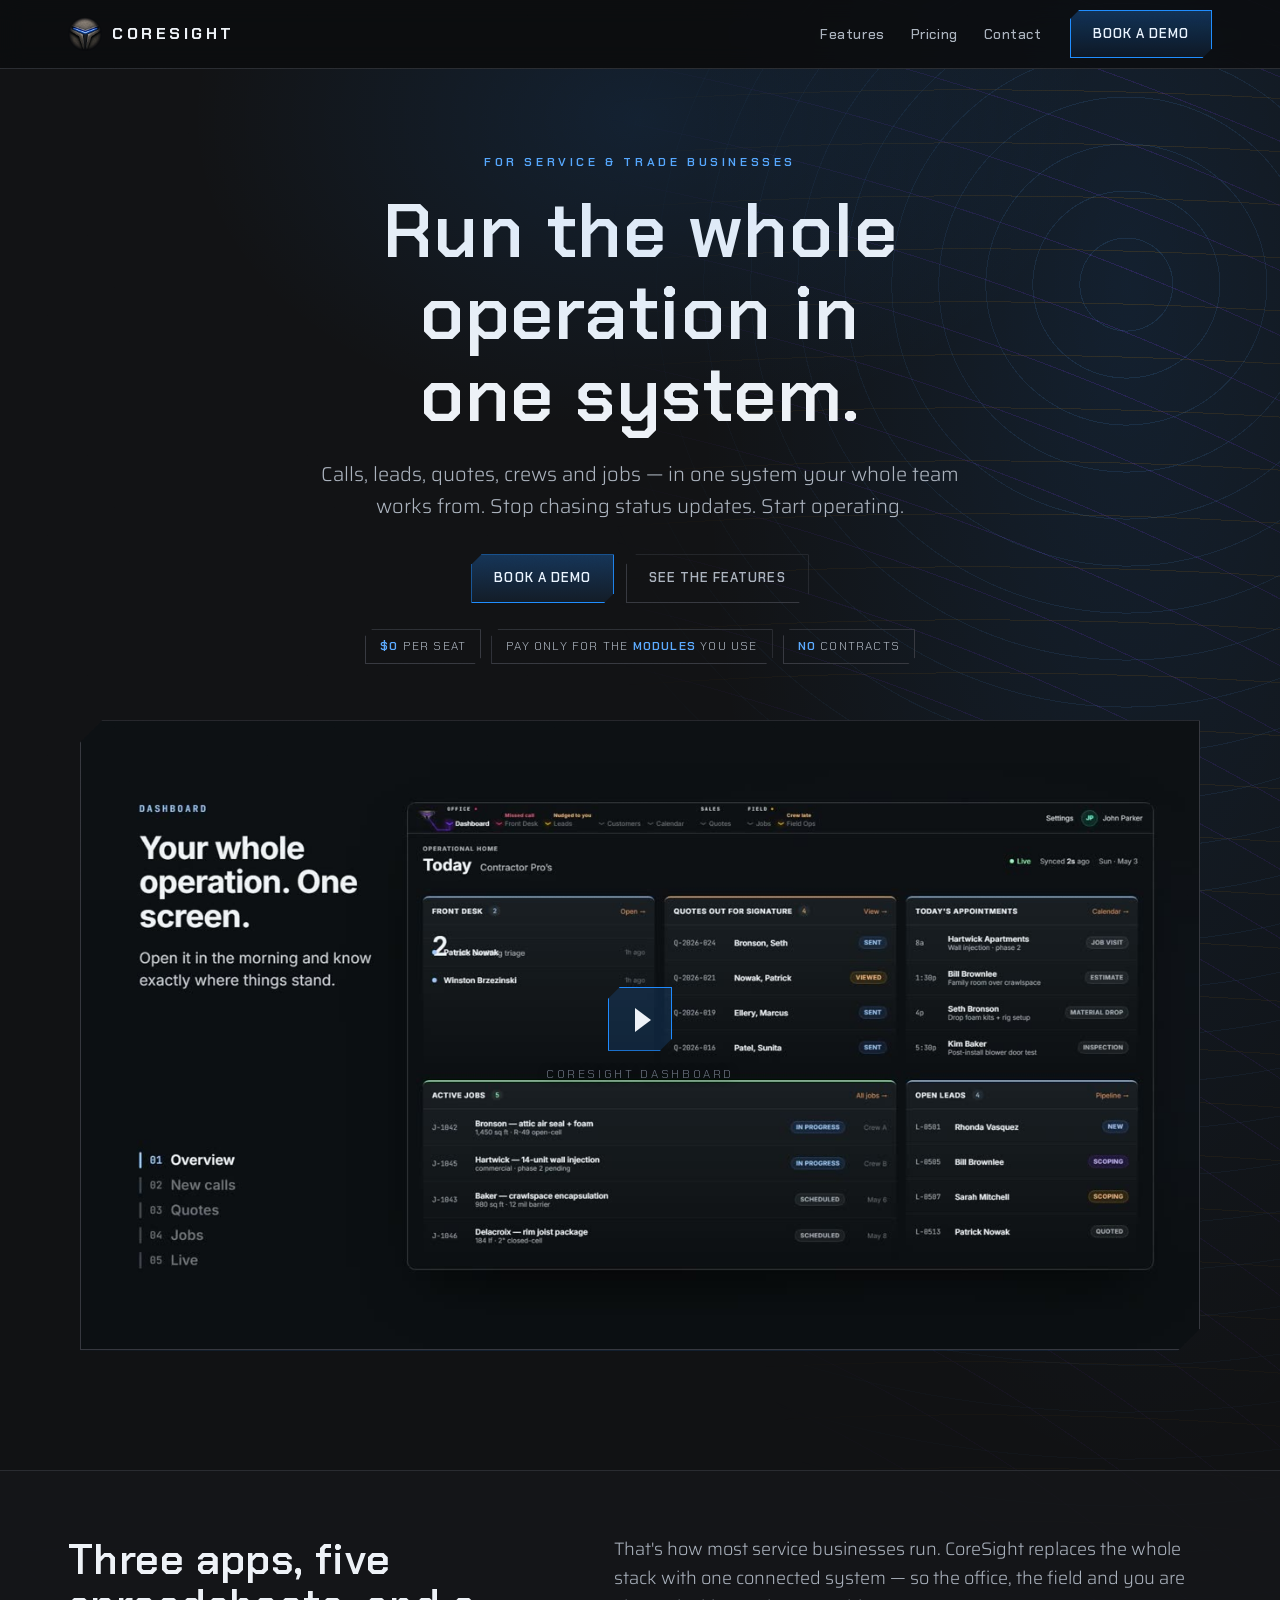
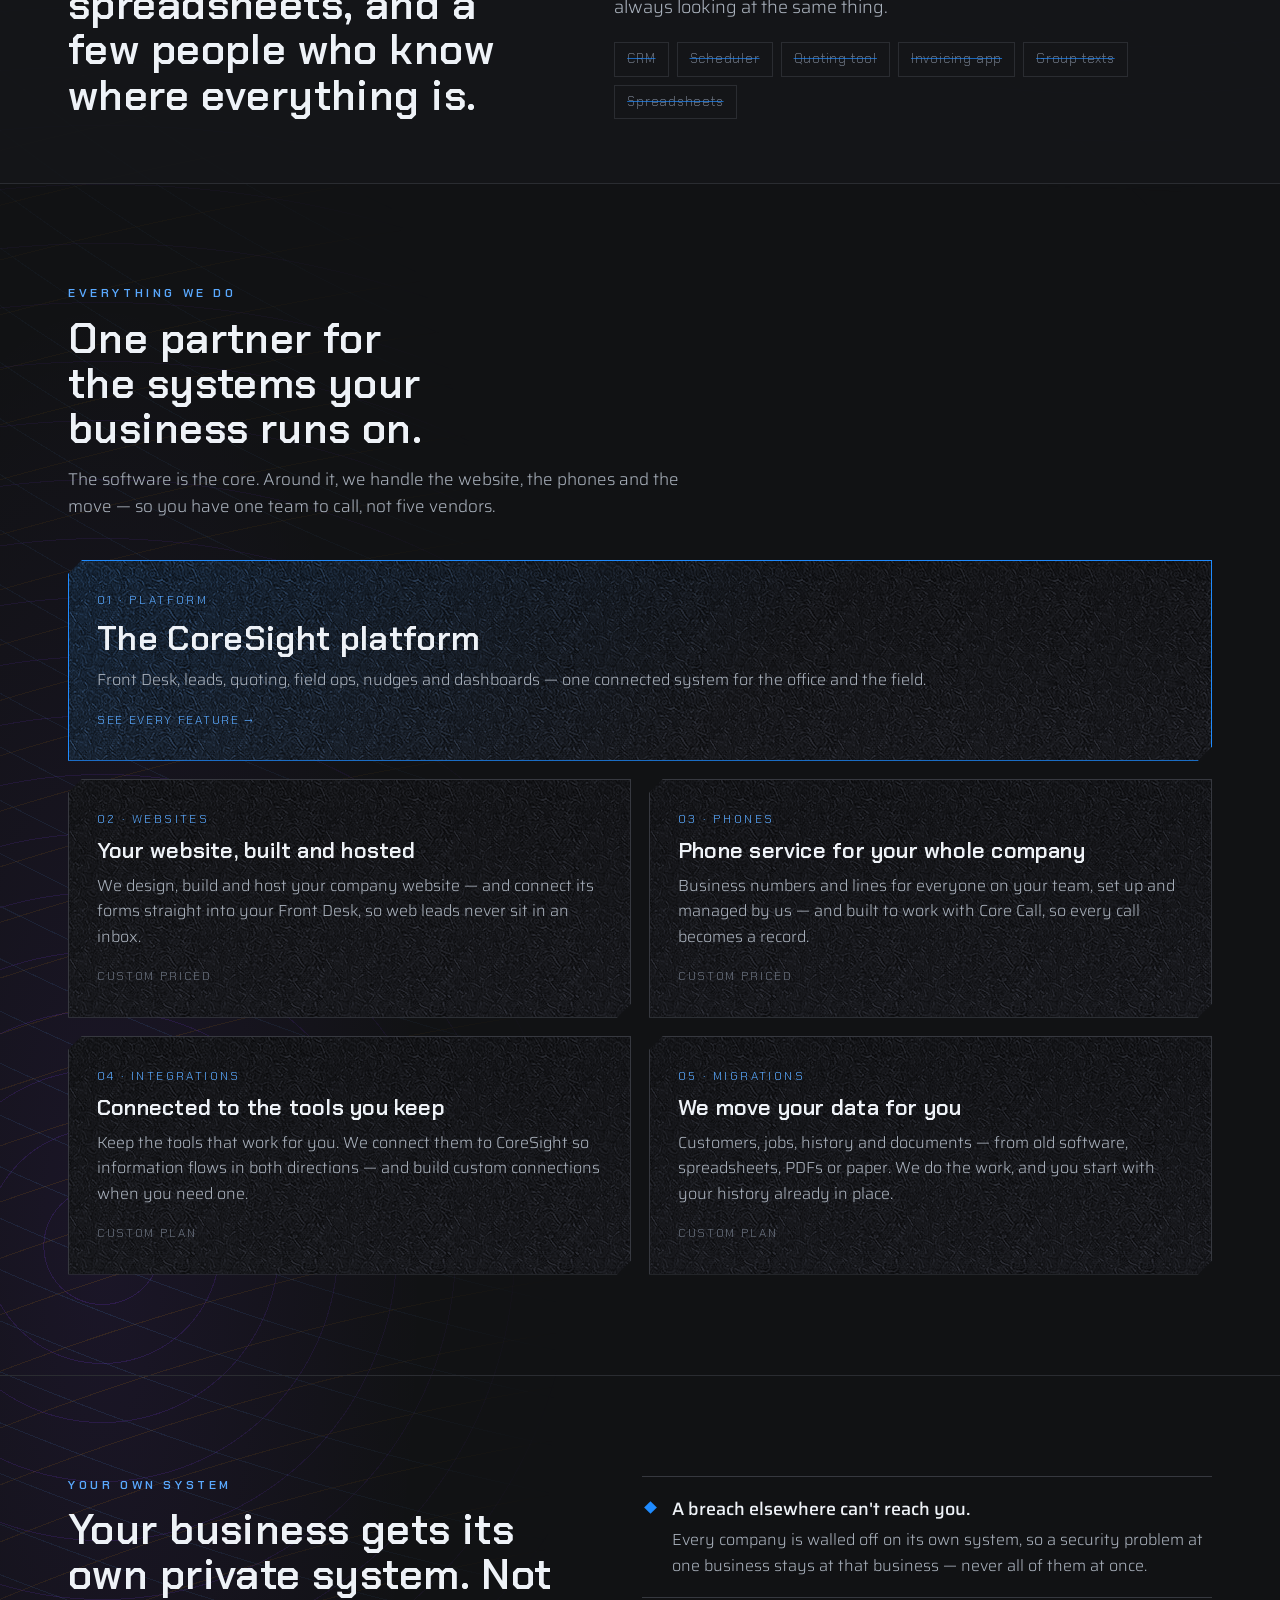
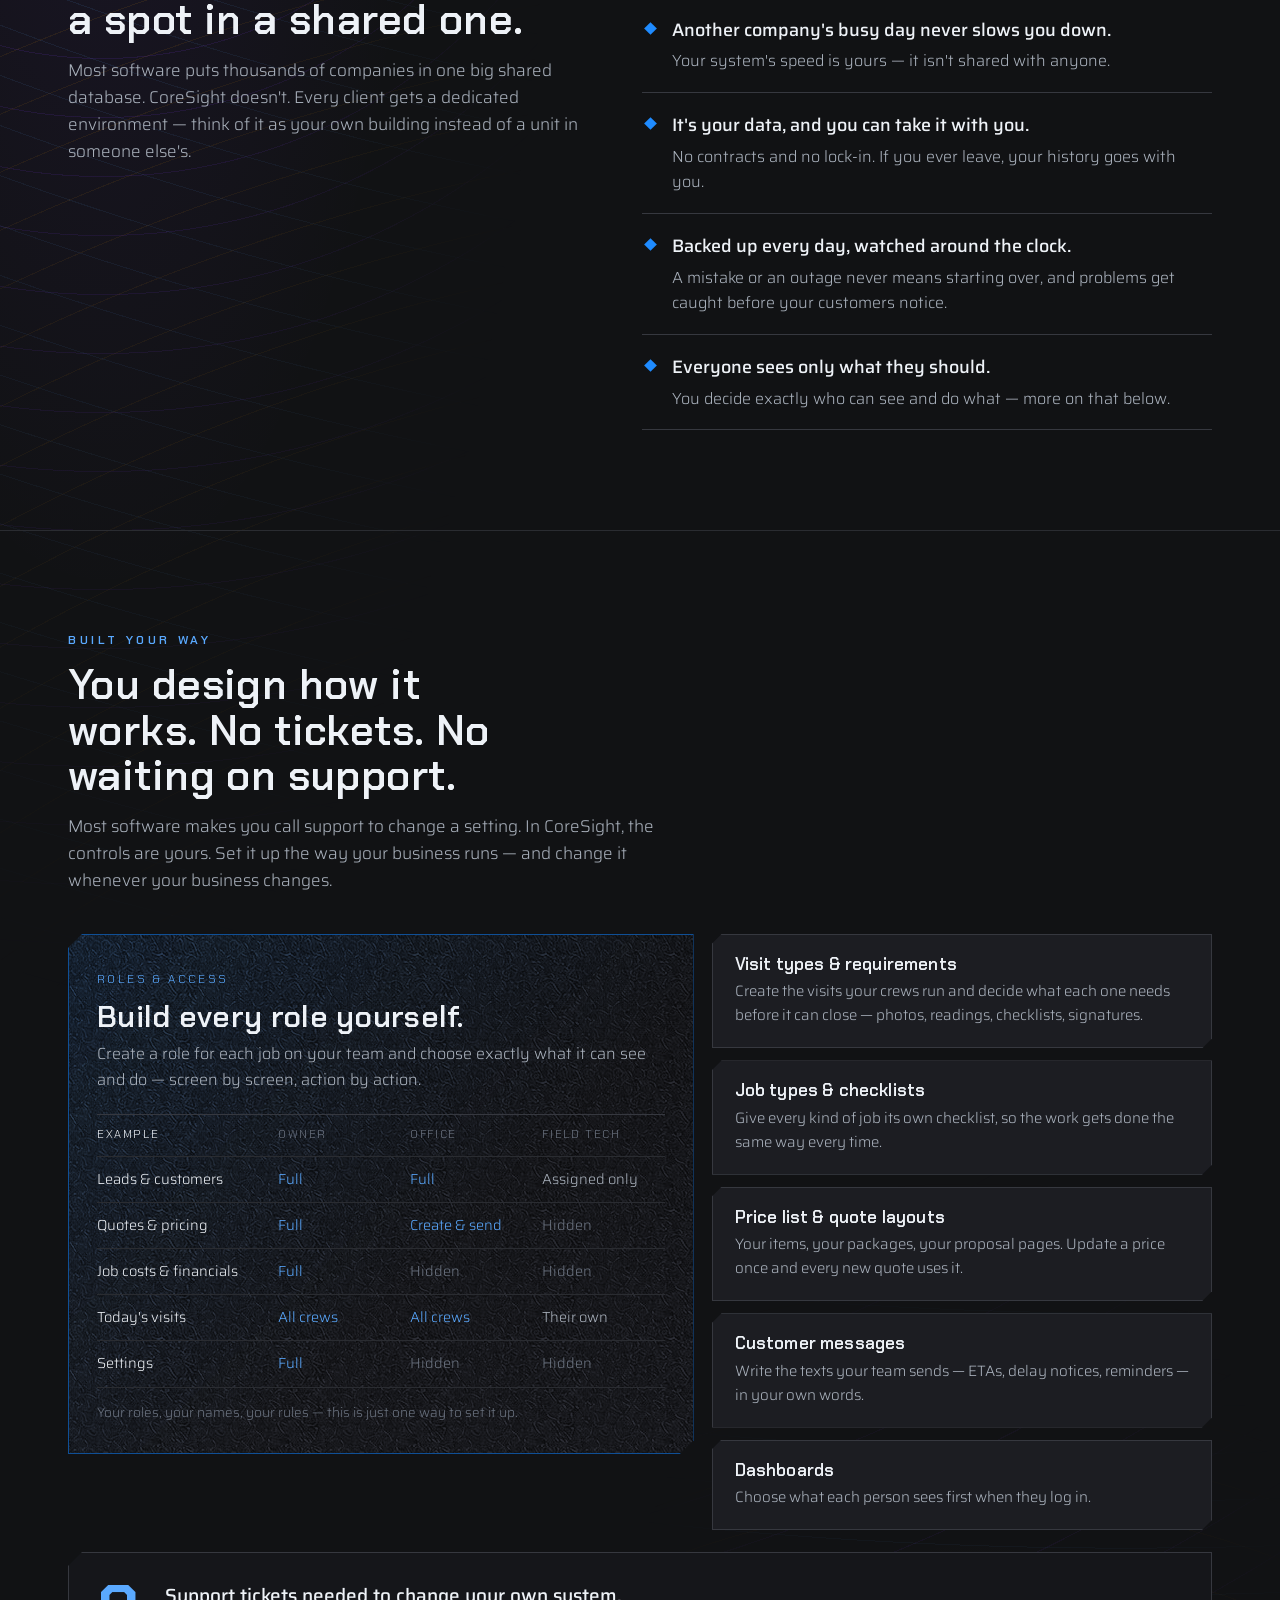
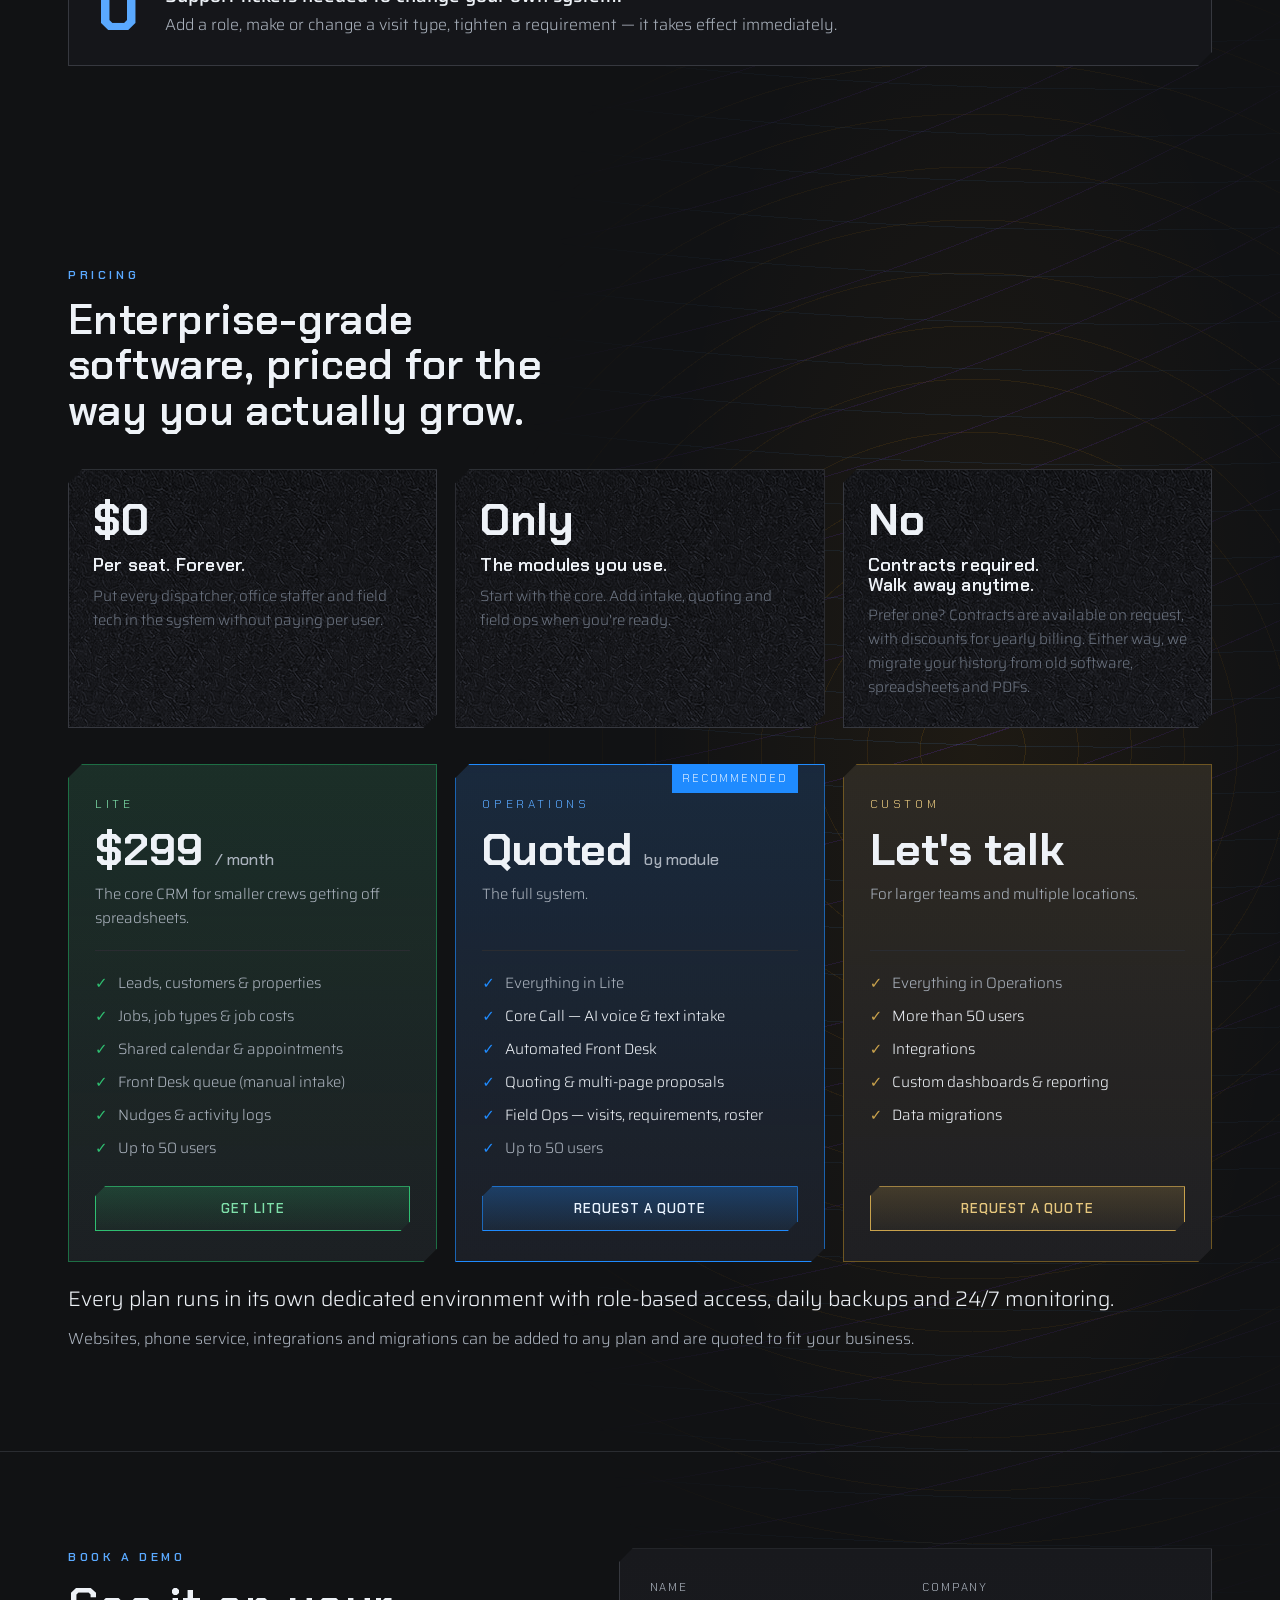
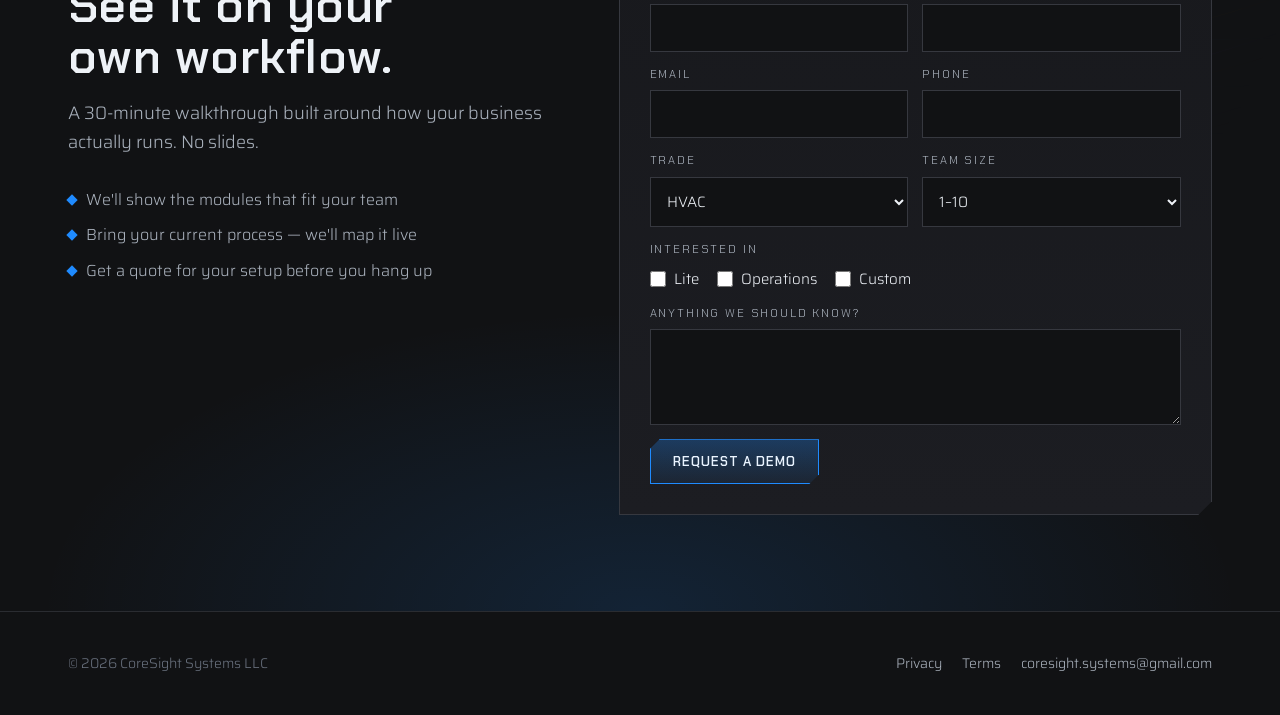
==== commit 08afecf0: "copy: change stack headline to three apps, five spreadsheets Co-Authored-By: Claude Sonnet 5.5 <nore" ====
--- a/index.html
+++ b/index.html
@@ -35,7 +35,7 @@
 <div class="screen vslot"><video muted playsinline preload="none" poster="assets/video/dashboard.jpg" aria-label="CoreSight dashboard video"><source src="assets/video/dashboard.mp4" type="video/mp4"></video></div>
 </div></section>
 <section class="stack"><div class="wrap">
-<h2>Five apps, three spreadsheets, and a few people who know where everything is.</h2>
+<h2>Three apps, five spreadsheets, and a few people who know where everything is.</h2>
 <div><p>That's how most service businesses run. CoreSight replaces the whole stack with one connected system — so the office, the field and you are always looking at the same thing.</p>
 <div class="chips"><span>CRM</span><span>Scheduler</span><span>Quoting tool</span><span>Invoicing app</span><span>Group texts</span><span>Spreadsheets</span></div></div>
 </div></section>
